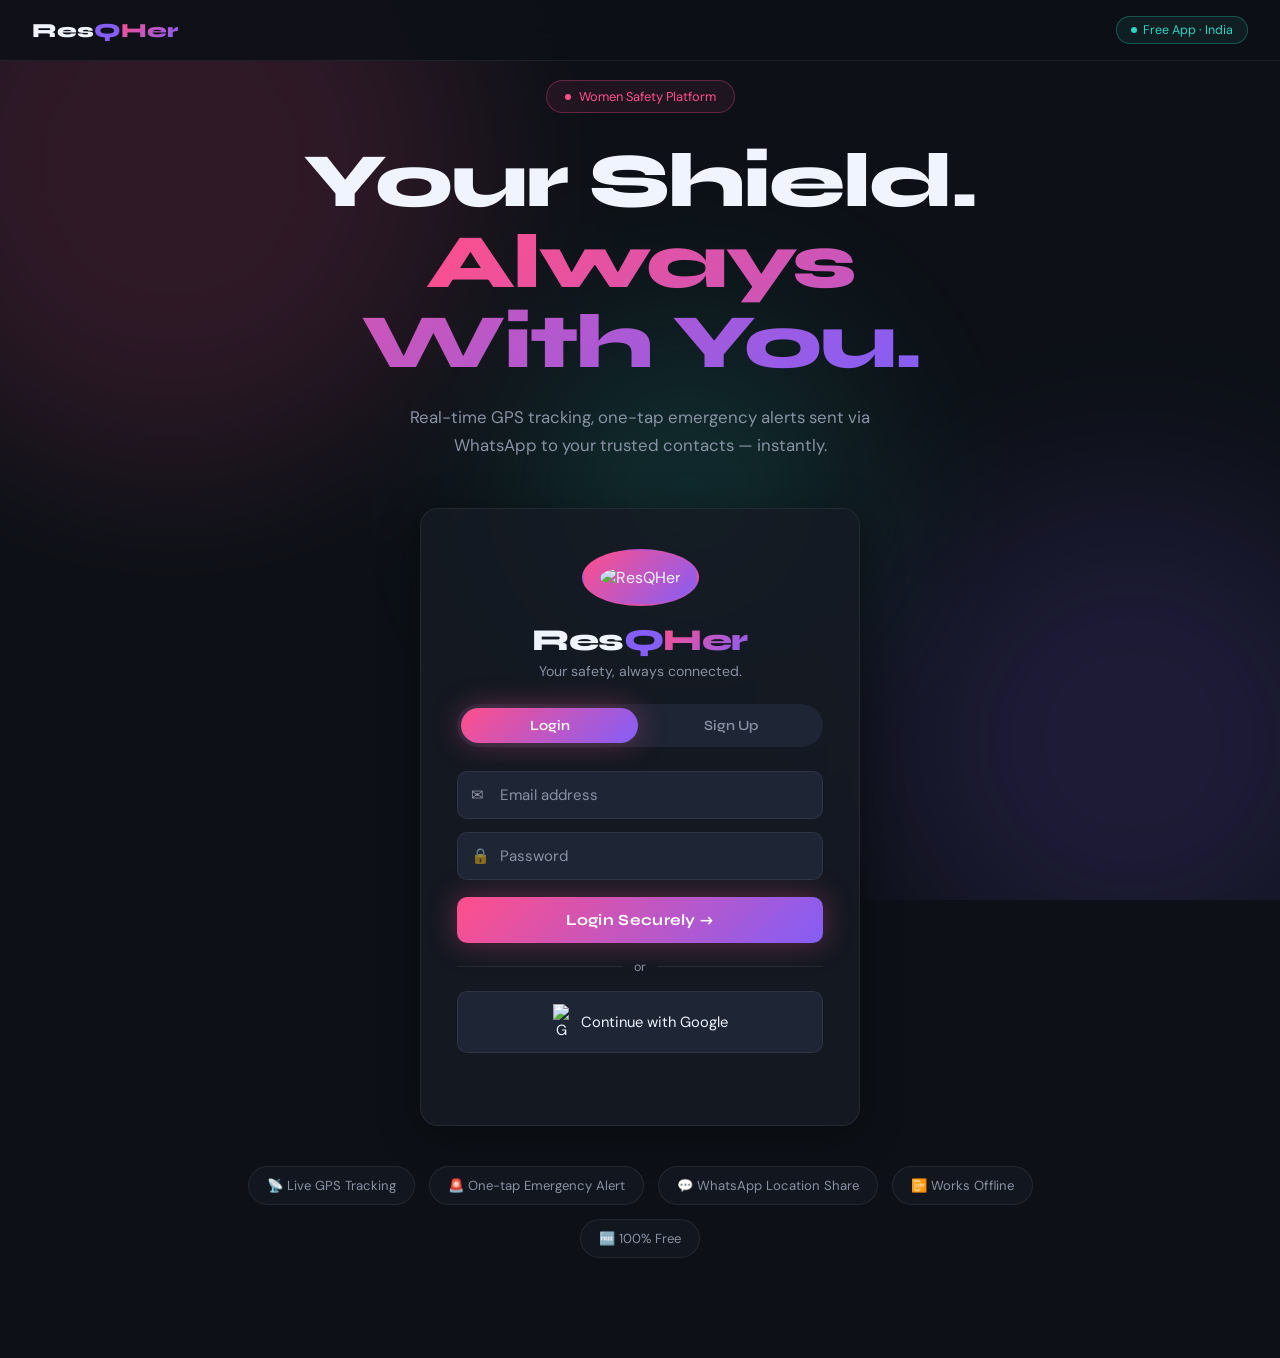
==== dashboard.html @ 333ee2b8 "Add files via upload" ====
<!DOCTYPE html>
<html lang="en">
<head>
<meta charset="UTF-8"/>
<meta name="viewport" content="width=device-width, initial-scale=1.0"/>
<title>ResQHer – Dashboard</title>
<link rel="icon" href="logo.png" type="image/png"/>
<link href="https://fonts.googleapis.com/css2?family=Syne:wght@400;600;700;800&family=DM+Sans:wght@300;400;500&display=swap" rel="stylesheet"/>
<link rel="stylesheet" href="style.css"/>
</head>
<body class="dashboard-page">
<div class="bg-orbs">
  <div class="orb orb1"></div><div class="orb orb2"></div><div class="orb orb3"></div>
</div>

<!-- HEADER -->
<header class="dash-header">
  <div class="header-left">
    <img src="logo.png" alt="ResQHer" class="header-logo" onerror="this.style.display='none'"/>
    <span class="header-brand">Res<span class="q">Q</span><span class="her">Her</span></span>
  </div>
  <div class="header-right">
    <div class="status-badge">
      <span class="status-dot safe" id="status-dot"></span>
      <span id="status-text">Safe</span>
    </div>
    <button class="btn-logout" onclick="handleLogout()">Logout</button>
  </div>
</header>

<!-- WELCOME BANNER -->
<div class="welcome-banner">
  <span>🛡️</span>
  <p id="welcome-msg">Welcome back! You are protected.</p>
</div>

<main class="dash-main">

  <!-- ACTION CARDS -->
  <section class="action-section">
    <div class="action-card live-card" id="live-card">
      <div class="pulse-ring" id="live-pulse"></div>
      <div class="card-icon">📡</div>
      <h2>LIVE</h2>
      <p>Start real-time location sharing — sends your GPS link to all contacts via WhatsApp</p>
      <button class="btn-live" id="btn-live" onclick="toggleLiveMode()">
        <span id="live-btn-text">Activate LIVE</span>
      </button>
    </div>
    <div class="action-card risk-card" id="risk-card">
      <div class="pulse-ring red" id="risk-pulse"></div>
      <div class="card-icon">🚨</div>
      <h2>RISK</h2>
      <p>EMERGENCY — instantly sends your exact location to ALL contacts via WhatsApp now</p>
      <button class="btn-risk" onclick="triggerRiskMode()">
        🚨 Trigger RISK Alert
      </button>
    </div>
  </section>

  <!-- LOCATION PANEL -->
  <section class="location-panel">
    <div class="panel-header">
      <h3>📍 Current Location</h3>
      <span class="coord-badge" id="coord-badge">Acquiring GPS...</span>
    </div>
    <div class="location-display">
      <div class="loc-row">
        <span class="loc-label">Latitude</span>
        <span class="loc-val" id="lat-val">—</span>
      </div>
      <div class="loc-row">
        <span class="loc-label">Longitude</span>
        <span class="loc-val" id="lng-val">—</span>
      </div>
      <div class="loc-row loc-row-full">
        <span class="loc-label">Google Maps Link</span>
        <span class="loc-val" id="maps-link-val">Waiting for GPS...</span>
      </div>
      <div class="loc-row">
        <span class="loc-label">Accuracy</span>
        <span class="loc-val" id="acc-val">—</span>
      </div>
      <div class="loc-row">
        <span class="loc-label">Last Updated</span>
        <span class="loc-val" id="update-time">—</span>
      </div>
    </div>
    <div class="network-bar" id="network-bar">
      <span id="network-status">🟢 Online</span>
      <button class="btn-share-loc" onclick="openShareSheet('live')">💬 Share via WhatsApp</button>
    </div>
  </section>

  <!-- CONTACTS -->
  <section class="contacts-section">
    <div class="section-header">
      <h3>👥 Emergency Contacts</h3>
      <button class="btn-add" onclick="openAddContact()">+ Add Contact</button>
    </div>
    <div class="contacts-list" id="contacts-list"></div>
  </section>

  <!-- ACTIVITY LOG -->
  <section class="activity-section">
    <h3>📋 Activity Log</h3>
    <div class="activity-log" id="activity-log">
      <div class="log-item">
        <span class="log-time" id="login-time-log"></span>
        <span class="log-msg">Session started. All systems normal.</span>
      </div>
    </div>
  </section>

</main>

<!-- ADD CONTACT MODAL -->
<div class="modal-overlay hidden" id="contact-modal">
  <div class="modal-card">
    <h3>Add Emergency Contact</h3>
    <div class="modal-hint">
      💡 Enter phone number with <strong>country code</strong> for WhatsApp.<br/>
      India example: <strong>919876543210</strong> (91 + 10-digit number)
    </div>
    <div class="input-group">
      <span class="input-icon">👤</span>
      <input type="text" id="contact-name" placeholder="Contact name (e.g. Mom)"/>
    </div>
    <div class="input-group">
      <span class="input-icon">📱</span>
      <input type="tel" id="contact-phone" placeholder="Phone with country code: 919876543210"/>
    </div>
    <div class="input-group">
      <span class="input-icon">✉</span>
      <input type="email" id="contact-email" placeholder="Email (optional)"/>
    </div>
    <div class="input-group">
      <span class="input-icon">🏷️</span>
      <select id="contact-relation">
        <option value="parent">Parent</option>
        <option value="friend">Friend</option>
        <option value="sibling">Sibling</option>
        <option value="partner">Partner</option>
        <option value="other">Other</option>
      </select>
    </div>
    <div class="modal-actions">
      <button class="btn-primary" onclick="saveContact()">Save Contact</button>
      <button class="btn-cancel" onclick="closeContactModal()">Cancel</button>
    </div>
  </div>
</div>

<!-- WHATSAPP SHARE SHEET -->
<div class="wa-quick hidden" id="wa-sheet">
  <div class="wa-sheet-inner">
    <h3 id="wa-sheet-title">📍 Share Location via WhatsApp</h3>
    <p id="wa-sheet-desc">Choose a contact to send your current GPS location to</p>
    <div class="wa-contacts-grid" id="wa-contacts-grid"></div>
    <button class="btn-send-all" onclick="sendToAllWhatsApp()">💬 Send to ALL Contacts</button>
    <button class="btn-wa-close" onclick="closeWASheet()">Cancel</button>
  </div>
</div>

<!-- ALERT OVERLAY -->
<div class="alert-overlay hidden" id="alert-overlay">
  <div class="alert-card">
    <span class="siren-icon">🚨</span>
    <h2>EMERGENCY ALERT SENT</h2>
    <p id="alert-status-text">Opening WhatsApp for each contact...</p>
    <div class="alert-contacts-sent" id="alert-contacts-sent"></div>
    <div class="alert-progress">
      <div class="progress-bar" id="alert-progress-bar"></div>
    </div>
    <button class="btn-cancel-alert" onclick="cancelRisk()">Cancel Alert</button>
  </div>
</div>

<script>
/* ================================================================
   CHANGE THIS LINE — replace YOUR_USERNAME with your PythonAnywhere
   username. Example: const API = 'https://priya.pythonanywhere.com';
================================================================ */
const API = 'https://YOUR_USERNAME.pythonanywhere.com';

'use strict';
const $ = id => document.getElementById(id);
let currentUser = null;
let liveMode = false;
let riskMode = false;
let watchId = null;
let currentLat = null;
let currentLng = null;
let locationBuffer = [];
let contacts = [];
let alertProgressInterval = null;
let waMode = 'live';

// ── UTILS ─────────────────────────────────────────
function saveLocal(k,v){try{localStorage.setItem(k,JSON.stringify(v))}catch{}}
function loadLocal(k,fb=null){try{const v=localStorage.getItem(k);return v?JSON.parse(v):fb}catch{return fb}}
function timeNow(){return new Date().toLocaleTimeString('en-IN',{hour:'2-digit',minute:'2-digit',second:'2-digit'})}
function escHtml(s){return String(s).replace(/&/g,'&amp;').replace(/</g,'&lt;').replace(/>/g,'&gt;').replace(/"/g,'&quot;')}

function addLog(msg){
  const log=$('activity-log');
  if(!log)return;
  const d=document.createElement('div');
  d.className='log-item';
  d.innerHTML=`<span class="log-time">${timeNow()}</span><span class="log-msg">${escHtml(msg)}</span>`;
  log.prepend(d);
  while(log.children.length>60)log.removeChild(log.lastChild);
}

// ── WHATSAPP ──────────────────────────────────────
function buildWAMessage(isEmergency=false){
  const time=new Date().toLocaleTimeString('en-IN',{hour:'2-digit',minute:'2-digit'});
  if(!currentLat||!currentLng){
    return isEmergency
      ? `🚨 EMERGENCY ALERT from ${currentUser.name}!\nI need help immediately!\nGPS loading — please call me NOW!`
      : `📍 Live location from ${currentUser.name} (ResQHer)\nGPS acquiring... Stay alert.`;
  }
  const link=`https://www.google.com/maps?q=${currentLat},${currentLng}`;
  if(isEmergency){
    return `🚨 EMERGENCY ALERT!\n\n${currentUser.name} needs IMMEDIATE help!\n\n📍 Location: ${link}\n\n🕐 Time: ${time}\n\nPlease call them NOW or send help!`;
  }
  return `📡 Live Location Update\n\nHi! ${currentUser.name} is sharing their live location via ResQHer.\n\n📍 Current location: ${link}\n\n🕐 Updated: ${time}\n\nStay safe! 💜`;
}

function openWA(phone,message){
  const clean=String(phone).replace(/[\s\-\+\(\)]/g,'');
  window.open(`https://wa.me/${clean}?text=${encodeURIComponent(message)}`,'_blank');
  addLog(`WhatsApp opened for ${clean}`);
}

function openShareSheet(mode){
  if(contacts.length===0){alert('Please add at least one emergency contact first!');openAddContact();return;}
  waMode=mode;
  $('wa-sheet-title').textContent=mode==='risk'?'🚨 Send EMERGENCY Alert via WhatsApp':'📍 Share Location via WhatsApp';
  $('wa-sheet-desc').textContent=mode==='risk'?'EMERGENCY! Send your location to contacts NOW':'Choose a contact or send to all';
  const grid=$('wa-contacts-grid');
  grid.innerHTML=contacts.map((c,i)=>`
    <a class="wa-contact-btn" onclick="sendToOneWA(${i});return false;" href="javascript:void(0)">
      <div class="wa-avatar">${c.name.charAt(0).toUpperCase()}</div>
      <div class="wa-info">
        <div class="wa-name">${escHtml(c.name)}</div>
        <div class="wa-phone">${escHtml(c.phone)} · ${escHtml(c.relation||'contact')}</div>
      </div>
      <span class="wa-go">💬</span>
    </a>`).join('');
  $('wa-sheet').classList.remove('hidden');
}

function closeWASheet(){$('wa-sheet').classList.add('hidden')}

function sendToOneWA(idx){
  openWA(contacts[idx].phone,buildWAMessage(waMode==='risk'));
  closeWASheet();
  addLog(`Location sent to ${contacts[idx].name} via WhatsApp`);
}

function sendToAllWhatsApp(){
  if(!contacts.length){alert('No contacts added!');return;}
  const msg=buildWAMessage(waMode==='risk');
  closeWASheet();
  contacts.forEach((c,i)=>{
    setTimeout(()=>{
      openWA(c.phone,msg);
      addLog(`✅ Alert sent to ${c.name}`);
    },i*1400);
  });
  addLog(`📤 Sending to all ${contacts.length} contacts via WhatsApp`);
}

// ── GPS ────────────────────────────────────────────
function startPassiveGPS(){
  if(!navigator.geolocation){addLog('GPS not supported on this device.');return;}
  navigator.geolocation.getCurrentPosition(updateLocation,handleGPSError,{enableHighAccuracy:true,timeout:15000});
}

function startContinuousGPS(){
  if(!navigator.geolocation||watchId)return;
  watchId=navigator.geolocation.watchPosition(updateLocation,handleGPSError,{enableHighAccuracy:true,maximumAge:5000,timeout:15000});
  addLog('Continuous GPS tracking started.');
}

function stopContinuousGPS(){
  if(watchId!==null){navigator.geolocation.clearWatch(watchId);watchId=null;addLog('GPS tracking stopped.');}
}

function handleGPSError(err){
  if($('coord-badge'))$('coord-badge').textContent='GPS Error';
  addLog(`GPS error: ${err.message}`);
}

function updateLocation(pos){
  const{latitude:lat,longitude:lng,accuracy}=pos.coords;
  currentLat=lat;currentLng=lng;
  const mapsUrl=`https://www.google.com/maps?q=${lat},${lng}`;
  const ts=new Date().toISOString();

  if($('lat-val'))$('lat-val').textContent=lat.toFixed(6);
  if($('lng-val'))$('lng-val').textContent=lng.toFixed(6);
  if($('acc-val'))$('acc-val').textContent=`±${Math.round(accuracy)}m`;
  if($('update-time'))$('update-time').textContent=timeNow();
  if($('coord-badge')){$('coord-badge').textContent=`±${Math.round(accuracy)}m accuracy`;$('coord-badge').classList.add('live');}
  if($('maps-link-val')){
    $('maps-link-val').innerHTML=`<a href="${mapsUrl}" target="_blank" style="color:var(--green);font-size:0.82rem;word-break:break-all;">${mapsUrl}</a>`;
  }

  const data={lat,lng,accuracy,timestamp:ts,user:currentUser?.email,mapLink:mapsUrl};
  if(!navigator.onLine){locationBuffer.push(data);saveLocal('resqher_loc_buffer',locationBuffer);return;}
  if(locationBuffer.length>0)flushBuffer();
  if(liveMode||riskMode)sendToBackend(data);
}

function sendToBackend(data){
  fetch(`${API}/api/location`,{method:'POST',headers:{'Content-Type':'application/json'},body:JSON.stringify(data)}).catch(()=>{locationBuffer.push(data);saveLocal('resqher_loc_buffer',locationBuffer);});
}

function flushBuffer(){
  const buf=[...locationBuffer];locationBuffer=[];saveLocal('resqher_loc_buffer',[]);
  buf.forEach(d=>sendToBackend(d));
  if(buf.length)addLog(`Flushed ${buf.length} buffered location(s).`);
}

// ── LIVE MODE ──────────────────────────────────────
function toggleLiveMode(){liveMode?stopLiveMode():activateLiveMode();}

function activateLiveMode(){
  if(!contacts.length){alert('Add at least one emergency contact first!');openAddContact();return;}
  liveMode=true;
  setStatus('live','LIVE');
  $('btn-live').classList.add('active');
  $('live-btn-text').textContent='🔴 Stop LIVE';
  $('live-pulse').classList.add('active');
  $('live-card').style.borderColor='rgba(45,212,191,0.6)';
  startContinuousGPS();
  addLog('🟢 LIVE mode activated.');
  openShareSheet('live');
}

function stopLiveMode(){
  if(!liveMode)return;
  liveMode=false;
  setStatus('safe','Safe');
  $('btn-live').classList.remove('active');
  $('live-btn-text').textContent='Activate LIVE';
  $('live-pulse').classList.remove('active');
  $('live-card').style.borderColor='rgba(45,212,191,0.22)';
  if(!riskMode)stopContinuousGPS();
  addLog('LIVE mode deactivated.');
}

// ── RISK MODE ──────────────────────────────────────
function triggerRiskMode(){
  if(!contacts.length){alert('Please add emergency contacts first!');openAddContact();return;}
  riskMode=true;
  setStatus('risk','🚨 RISK');
  $('risk-pulse').classList.add('active');
  $('risk-card').style.borderColor='rgba(255,79,139,0.6)';
  startContinuousGPS();
  showAlertOverlay();
  addLog('🚨 RISK mode triggered! Emergency alerts sending...');
  sendEmergencyAlert();
}

function cancelRisk(){
  riskMode=false;
  hideAlertOverlay();
  setStatus(liveMode?'live':'safe',liveMode?'LIVE':'Safe');
  $('risk-pulse').classList.remove('active');
  $('risk-card').style.borderColor='rgba(255,79,139,0.22)';
  if(!liveMode)stopContinuousGPS();
  addLog('RISK mode cancelled.');
}

function showAlertOverlay(){
  $('alert-overlay').classList.remove('hidden');
  const sent=$('alert-contacts-sent');
  const msg=buildWAMessage(true);
  sent.innerHTML=contacts.map(c=>{
    const clean=String(c.phone).replace(/[\s\-\+\(\)]/g,'');
    return `<div class="alert-contact-row">
      <span class="ac-name">👤 ${escHtml(c.name)} · ${escHtml(c.phone)}</span>
      <a href="https://wa.me/${clean}?text=${encodeURIComponent(msg)}" target="_blank" class="wa-btn">Send 💬</a>
    </div>`;
  }).join('');
  let progress=0;
  const bar=$('alert-progress-bar');
  const steps=['Sending alert to all contacts...','Sharing live GPS location...','Emergency contacts notified.','Stay safe. Help is coming.'];
  let step=0;
  alertProgressInterval=setInterval(()=>{
    progress+=2;
    if(bar)bar.style.width=`${Math.min(progress,100)}%`;
    if(progress%25===0&&step<steps.length)if($('alert-status-text'))$('alert-status-text').textContent=steps[step++];
    if(progress>=100)clearInterval(alertProgressInterval);
  },80);
}

function hideAlertOverlay(){
  $('alert-overlay').classList.add('hidden');
  if(alertProgressInterval)clearInterval(alertProgressInterval);
  if($('alert-progress-bar'))$('alert-progress-bar').style.width='0%';
}

function sendEmergencyAlert(){
  const msg=buildWAMessage(true);
  contacts.forEach((c,i)=>{
    setTimeout(()=>{
      const clean=String(c.phone).replace(/[\s\-\+\(\)]/g,'');
      window.open(`https://wa.me/${clean}?text=${encodeURIComponent(msg)}`,'_blank');
      addLog(`🚨 Alert sent to ${c.name} (${c.phone})`);
    },i*1500);
  });
  fetch(`${API}/api/alert`,{method:'POST',headers:{'Content-Type':'application/json'},body:JSON.stringify({
    user:currentUser?.email,name:currentUser?.name,
    lat:currentLat,lng:currentLng,
    mapLink:currentLat?`https://www.google.com/maps?q=${currentLat},${currentLng}`:'N/A',
    contacts,timestamp:new Date().toISOString()
  })}).catch(()=>{});
}

// ── STATUS ────────────────────────────────────────
function setStatus(type,text){
  const dot=$('status-dot');const stxt=$('status-text');
  if(dot)dot.className='status-dot '+type;
  if(stxt)stxt.textContent=text;
}

// ── CONTACTS ──────────────────────────────────────
function renderContacts(){
  const list=$('contacts-list');
  if(!list)return;
  if(!contacts.length){
    list.innerHTML=`<div class="no-contacts">No emergency contacts yet.<br/>Add your mom, friend, or partner — they'll receive WhatsApp alerts with your GPS location.</div>`;
    return;
  }
  list.innerHTML=contacts.map((c,i)=>{
    const clean=String(c.phone).replace(/[\s\-\+\(\)]/g,'');
    const msg=buildWAMessage(false);
    return `<div class="contact-item">
      <div class="contact-avatar">${c.name.charAt(0).toUpperCase()}</div>
      <div class="contact-info">
        <div class="contact-name">${escHtml(c.name)}</div>
        <div class="contact-detail">${escHtml(c.phone)} · ${escHtml(c.relation||'contact')}</div>
      </div>
      <div class="contact-actions">
        <span class="contact-tag">${escHtml(c.relation||'contact')}</span>
        <a href="https://wa.me/${clean}?text=${encodeURIComponent(msg)}" target="_blank" class="btn-whatsapp">💬 WA</a>
        <button class="btn-remove-contact" onclick="removeContact(${i})" title="Remove">✕</button>
      </div>
    </div>`;
  }).join('');
}

function openAddContact(){
  $('contact-modal').classList.remove('hidden');
  ['contact-name','contact-phone','contact-email'].forEach(id=>{if($(id))$(id).value='';});
  if($('contact-relation'))$('contact-relation').value='parent';
}
function closeContactModal(){$('contact-modal').classList.add('hidden')}

function saveContact(){
  const name=$('contact-name').value.trim();
  const phone=$('contact-phone').value.trim().replace(/[\s\-\+\(\)]/g,'');
  const email=$('contact-email').value.trim();
  const relation=$('contact-relation').value;
  if(!name||!phone){alert('Name and phone are required.\nInclude country code, e.g. 919876543210 for India');return;}
  if(phone.length<10){alert('Phone number too short. Include country code: 91XXXXXXXXXX');return;}
  contacts.push({name,phone,email,relation});
  saveLocal('resqher_contacts',contacts);
  renderContacts();
  closeContactModal();
  addLog(`Contact added: ${name} (${phone})`);
  fetch(`${API}/api/contacts`,{method:'POST',headers:{'Content-Type':'application/json'},body:JSON.stringify({user:currentUser?.email,contacts})}).catch(()=>{});
}

function removeContact(idx){
  const r=contacts.splice(idx,1);
  saveLocal('resqher_contacts',contacts);
  renderContacts();
  addLog(`Contact removed: ${r[0]?.name}`);
}

// ── NETWORK ───────────────────────────────────────
function updateNetworkStatus(){
  const bar=$('network-bar');const status=$('network-status');
  if(!bar||!status)return;
  if(navigator.onLine){bar.classList.remove('offline');status.textContent='🟢 Online';flushBuffer();}
  else{bar.classList.add('offline');status.textContent='🔴 Offline — Location buffered';}
}

// ── LOGOUT ────────────────────────────────────────
function handleLogout(){
  stopLiveMode();
  localStorage.removeItem('resqher_user');
  window.location.href='index.html';
}

// ── INIT ──────────────────────────────────────────
function initDashboard(){
  currentUser=loadLocal('resqher_user');
  if(!currentUser){window.location.href='index.html';return;}
  const wMsg=$('welcome-msg');
  if(wMsg)wMsg.textContent=`Welcome back, ${currentUser.name}! You are protected. 🛡️`;
  if($('login-time-log'))$('login-time-log').textContent=timeNow();
  locationBuffer=loadLocal('resqher_loc_buffer',[]);
  contacts=loadLocal('resqher_contacts',[]);
  renderContacts();
  startPassiveGPS();
  updateNetworkStatus();
  window.addEventListener('online',updateNetworkStatus);
  window.addEventListener('offline',updateNetworkStatus);
  if('Notification' in window&&Notification.permission==='default')Notification.requestPermission();
  addLog(`Session started for ${currentUser.name}`);
}

document.addEventListener('DOMContentLoaded',initDashboard);
</script>
</body>
</html>
---- style.css ----
/* ============================================================
   ResQHer – style.css  (shared by index.html + dashboard.html)
   Dark-navy base · coral/pink/violet gradient accents
   ============================================================ */

:root {
  --navy:     #0d1117;
  --navy2:    #161b24;
  --navy3:    #1e2535;
  --card-bg:  rgba(22,27,36,0.85);
  --border:   rgba(255,255,255,0.07);
  --pink:     #ff4f8b;
  --coral:    #ff6b6b;
  --violet:   #845ef7;
  --green:    #2dd4bf;
  --yellow:   #fbbf24;
  --white:    #f0f4ff;
  --muted:    #8892a4;
  --grad:     linear-gradient(135deg,#ff4f8b 0%,#845ef7 100%);
  --grad-live:linear-gradient(135deg,#2dd4bf 0%,#38bdf8 100%);
  --grad-risk:linear-gradient(135deg,#ff4f8b 0%,#ff6b6b 100%);
  --font-d:   'Syne',sans-serif;
  --font-b:   'DM Sans',sans-serif;
  --radius:   18px;
  --radius-sm:10px;
  --shadow:   0 8px 40px rgba(0,0,0,0.4);
  --glow-pink:0 0 30px rgba(255,79,139,0.35);
  --glow-green:0 0 30px rgba(45,212,191,0.35);
}

*,*::before,*::after{box-sizing:border-box;margin:0;padding:0}
html{scroll-behavior:smooth}
body{font-family:var(--font-b);background:var(--navy);color:var(--white);min-height:100vh;overflow-x:hidden}

/* ── SHARED UTILS ─────────────────────────────── */
.hidden{display:none!important}
.q{color:var(--violet)}
.her,.gradient-text{background:var(--grad);-webkit-background-clip:text;-webkit-text-fill-color:transparent;background-clip:text}

/* ── BACKGROUND ORBS ──────────────────────────── */
.bg-orbs{position:fixed;inset:0;pointer-events:none;z-index:0;overflow:hidden}
.orb{position:absolute;border-radius:50%;filter:blur(90px);opacity:0.14;animation:orbFloat 14s ease-in-out infinite alternate}
.orb1{width:600px;height:600px;background:var(--pink);top:-15%;left:-10%;animation-duration:16s}
.orb2{width:500px;height:500px;background:var(--violet);bottom:-10%;right:-8%;animation-duration:12s;animation-delay:-5s}
.orb3{width:350px;height:350px;background:var(--green);top:35%;left:40%;animation-duration:10s;animation-delay:-8s}
@keyframes orbFloat{from{transform:translate(0,0) scale(1)}to{transform:translate(50px,35px) scale(1.12)}}
@keyframes blink{0%,100%{opacity:1}50%{opacity:0.3}}
@keyframes slideUp{from{opacity:0;transform:translateY(30px)}to{opacity:1;transform:none}}
@keyframes fadeIn{from{opacity:0}to{opacity:1}}
@keyframes pulseRing{0%{transform:scale(0.8);opacity:1}100%{transform:scale(2.5);opacity:0}}
@keyframes sirenPulse{from{transform:scale(1)}to{transform:scale(1.15);filter:drop-shadow(0 0 12px var(--coral))}}

/* ── AUTH PAGE NAV ────────────────────────────── */
.top-nav{position:fixed;top:0;left:0;right:0;z-index:100;padding:16px 32px;display:flex;align-items:center;justify-content:space-between;background:rgba(13,17,23,0.88);backdrop-filter:blur(20px);border-bottom:1px solid var(--border)}
.nav-brand{font-family:var(--font-d);font-size:1.25rem;font-weight:800;text-decoration:none;color:var(--white)}
.nav-badge{padding:5px 14px;border-radius:50px;border:1px solid rgba(45,212,191,0.3);background:rgba(45,212,191,0.08);font-size:0.78rem;color:var(--green);display:flex;align-items:center;gap:6px}
.nav-badge .dot{width:6px;height:6px;border-radius:50%;background:var(--green);animation:blink 1.5s infinite}

/* ── AUTH PAGE HERO ───────────────────────────── */
.hero-section{position:relative;min-height:100vh;display:flex;flex-direction:column;align-items:center;justify-content:center;padding:80px 24px 40px;text-align:center;overflow:hidden}
.hero-content{position:relative;z-index:1;max-width:680px;animation:slideUp 0.8s ease both}
.hero-badge{display:inline-flex;align-items:center;gap:8px;padding:7px 18px;border-radius:50px;border:1px solid rgba(255,79,139,0.3);background:rgba(255,79,139,0.08);font-size:0.8rem;color:var(--pink);margin-bottom:28px}
.hero-badge .dot{width:6px;height:6px;border-radius:50%;background:var(--pink);animation:blink 1.5s infinite}
.hero-content h1{font-family:var(--font-d);font-size:clamp(2.8rem,6vw,5rem);font-weight:800;line-height:1.05;letter-spacing:-2px;margin-bottom:20px}
.hero-sub{color:var(--muted);font-size:1.05rem;line-height:1.7;margin-bottom:48px;max-width:520px;margin-left:auto;margin-right:auto}

/* ── AUTH CARD ────────────────────────────────── */
.auth-wrap{position:relative;z-index:1;width:100%;max-width:440px;animation:slideUp 0.9s 0.15s ease both}
.auth-card{background:var(--card-bg);backdrop-filter:blur(24px);border:1px solid var(--border);border-radius:var(--radius);padding:40px 36px;box-shadow:var(--shadow)}
.logo-wrap{text-align:center;margin-bottom:16px}
.logo-img{width:72px;height:72px;object-fit:contain;border-radius:50%;border:2px solid rgba(255,79,139,0.2)}
.brand-title{font-family:var(--font-d);font-size:1.9rem;font-weight:800;text-align:center;letter-spacing:-0.5px;margin-bottom:4px}
.tagline{text-align:center;color:var(--muted);font-size:0.88rem;margin-bottom:24px}
.tab-switch{display:flex;background:var(--navy3);border-radius:50px;padding:4px;margin-bottom:24px;gap:4px}
.tab-btn{flex:1;padding:9px 0;border:none;background:transparent;color:var(--muted);font-family:var(--font-d);font-weight:600;font-size:0.88rem;border-radius:50px;cursor:pointer;transition:all 0.25s}
.tab-btn.active{background:var(--grad);color:#fff;box-shadow:var(--glow-pink)}

/* ── INPUTS ───────────────────────────────────── */
.input-group{position:relative;margin-bottom:13px}
.input-icon{position:absolute;left:14px;top:50%;transform:translateY(-50%);font-size:0.95rem;pointer-events:none;opacity:0.55}
.input-group input,
.input-group select{width:100%;padding:13px 14px 13px 42px;background:var(--navy3);border:1px solid var(--border);border-radius:var(--radius-sm);color:var(--white);font-family:var(--font-b);font-size:0.94rem;outline:none;transition:border-color 0.2s,box-shadow 0.2s}
.input-group input:focus,
.input-group select:focus{border-color:var(--pink);box-shadow:0 0 0 3px rgba(255,79,139,0.13)}
.input-group input::placeholder{color:var(--muted)}
.input-group select option{background:var(--navy3)}

/* ── BUTTONS ──────────────────────────────────── */
.btn-primary{width:100%;padding:14px;background:var(--grad);border:none;border-radius:var(--radius-sm);color:#fff;font-family:var(--font-d);font-weight:700;font-size:0.97rem;cursor:pointer;box-shadow:var(--glow-pink);margin-top:4px;transition:opacity 0.2s,transform 0.2s;letter-spacing:0.3px}
.btn-primary:hover{opacity:0.9;transform:translateY(-1px)}
.btn-primary:active{transform:translateY(0)}
.divider{display:flex;align-items:center;gap:12px;color:var(--muted);font-size:0.78rem;margin:16px 0}
.divider::before,.divider::after{content:'';flex:1;height:1px;background:var(--border)}
.btn-google{width:100%;padding:12px;background:var(--navy3);border:1px solid var(--border);border-radius:var(--radius-sm);color:var(--white);font-family:var(--font-b);font-size:0.92rem;cursor:pointer;display:flex;align-items:center;justify-content:center;gap:10px;transition:background 0.2s,border-color 0.2s}
.btn-google:hover{background:rgba(255,255,255,0.07);border-color:rgba(255,255,255,0.15)}

/* ── AUTH MESSAGE ─────────────────────────────── */
.auth-message{margin-top:14px;text-align:center;font-size:0.88rem;min-height:18px;transition:all 0.3s}
.auth-message.error{color:var(--coral)}
.auth-message.success{color:var(--green)}

/* ── FEATURES STRIP ───────────────────────────── */
.features-strip{position:relative;z-index:1;display:flex;justify-content:center;gap:14px;flex-wrap:wrap;padding:40px 24px 60px;max-width:900px;margin:0 auto}
.feat-pill{display:flex;align-items:center;gap:8px;padding:10px 18px;background:rgba(22,27,36,0.7);border:1px solid var(--border);border-radius:50px;font-size:0.82rem;color:var(--muted);transition:all 0.3s}
.feat-pill:hover{border-color:rgba(255,79,139,0.25);color:var(--white)}

/* ── DASHBOARD HEADER ─────────────────────────── */
.dash-header{position:sticky;top:0;z-index:50;display:flex;align-items:center;justify-content:space-between;padding:14px 24px;background:rgba(13,17,23,0.92);backdrop-filter:blur(20px);border-bottom:1px solid var(--border)}
.header-left{display:flex;align-items:center;gap:10px}
.header-logo{width:36px;height:36px;border-radius:50%;object-fit:contain}
.header-brand{font-family:var(--font-d);font-weight:800;font-size:1.25rem}
.header-right{display:flex;align-items:center;gap:12px}
.status-badge{display:flex;align-items:center;gap:7px;padding:6px 14px;border-radius:50px;background:var(--navy3);border:1px solid var(--border);font-family:var(--font-d);font-size:0.82rem;font-weight:600;transition:all 0.3s}
.status-dot{width:8px;height:8px;border-radius:50%;animation:blink 1.5s infinite}
.status-dot.safe{background:var(--green)}
.status-dot.live{background:var(--green);box-shadow:0 0 8px var(--green)}
.status-dot.risk{background:var(--coral);box-shadow:0 0 8px var(--coral)}
.btn-logout{padding:7px 14px;background:transparent;border:1px solid var(--border);border-radius:var(--radius-sm);color:var(--muted);font-family:var(--font-b);cursor:pointer;font-size:0.83rem;transition:all 0.2s}
.btn-logout:hover{border-color:var(--pink);color:var(--pink)}

/* ── WELCOME BANNER ───────────────────────────── */
.welcome-banner{position:relative;z-index:1;display:flex;align-items:center;gap:10px;margin:18px 20px 0;padding:13px 18px;background:linear-gradient(135deg,rgba(45,212,191,0.1),rgba(132,94,247,0.1));border:1px solid rgba(45,212,191,0.18);border-radius:var(--radius-sm);font-size:0.92rem;animation:fadeIn 0.5s ease both}

/* ── MAIN GRID ────────────────────────────────── */
.dash-main{position:relative;z-index:1;display:grid;grid-template-columns:1fr 1fr;gap:18px;padding:18px 20px;max-width:1100px;margin:0 auto}

/* ── ACTION CARDS ─────────────────────────────── */
.action-section{grid-column:1/-1;display:grid;grid-template-columns:1fr 1fr;gap:18px}
.action-card{position:relative;overflow:hidden;background:var(--card-bg);backdrop-filter:blur(20px);border:1.5px solid var(--border);border-radius:var(--radius);padding:32px 26px;text-align:center;transition:transform 0.3s;animation:slideUp 0.5s ease both}
.action-card:hover{transform:translateY(-3px)}
.live-card{border-color:rgba(45,212,191,0.22)}
.risk-card{border-color:rgba(255,79,139,0.22)}
.card-icon{font-size:2.2rem;margin-bottom:10px}
.action-card h2{font-family:var(--font-d);font-size:1.7rem;font-weight:800;letter-spacing:2px;margin-bottom:8px}
.live-card h2{color:var(--green)}
.risk-card h2{color:var(--coral)}
.action-card p{color:var(--muted);font-size:0.87rem;margin-bottom:20px;line-height:1.5}
.pulse-ring{position:absolute;top:18px;right:18px;width:36px;height:36px;border-radius:50%;border:2px solid var(--green);opacity:0;transition:opacity 0.3s}
.pulse-ring.red{border-color:var(--coral)}
.pulse-ring.active{opacity:1;animation:pulseRing 1.2s ease-out infinite}
.btn-live{width:100%;padding:14px;background:var(--grad-live);border:none;border-radius:var(--radius-sm);color:var(--navy);font-family:var(--font-d);font-weight:800;font-size:0.95rem;letter-spacing:0.5px;cursor:pointer;transition:all 0.25s;box-shadow:var(--glow-green)}
.btn-live:hover{opacity:0.9;transform:scale(1.02)}
.btn-live.active{background:linear-gradient(135deg,#f97316,#ef4444);color:#fff}
.btn-risk{width:100%;padding:14px;background:var(--grad-risk);border:none;border-radius:var(--radius-sm);color:#fff;font-family:var(--font-d);font-weight:800;font-size:0.95rem;letter-spacing:0.5px;cursor:pointer;transition:all 0.25s;box-shadow:var(--glow-pink)}
.btn-risk:hover{opacity:0.9;transform:scale(1.02)}

/* ── LOCATION PANEL ───────────────────────────── */
.location-panel{grid-column:1/-1;background:var(--card-bg);backdrop-filter:blur(20px);border:1px solid var(--border);border-radius:var(--radius);padding:22px;animation:slideUp 0.6s ease both}
.panel-header{display:flex;align-items:center;justify-content:space-between;margin-bottom:14px}
.panel-header h3{font-family:var(--font-d);font-size:0.97rem;font-weight:700}
.coord-badge{padding:5px 12px;background:var(--navy3);border:1px solid var(--border);border-radius:50px;font-size:0.73rem;color:var(--muted)}
.coord-badge.live{border-color:var(--green);color:var(--green)}
.location-display{display:grid;grid-template-columns:1fr 1fr;gap:10px}
.loc-row{display:flex;flex-direction:column;gap:4px;background:var(--navy3);border-radius:var(--radius-sm);padding:13px;border:1px solid var(--border)}
.loc-row-full{grid-column:1/-1}
.loc-label{font-size:0.72rem;color:var(--muted);text-transform:uppercase;letter-spacing:0.5px}
.loc-val{font-family:var(--font-d);font-size:0.93rem;font-weight:600;color:var(--white);word-break:break-all}
.network-bar{margin-top:12px;padding:9px 13px;background:rgba(45,212,191,0.07);border:1px solid rgba(45,212,191,0.18);border-radius:var(--radius-sm);font-size:0.83rem;color:var(--green);display:flex;align-items:center;justify-content:space-between;flex-wrap:wrap;gap:8px}
.network-bar.offline{background:rgba(255,107,107,0.07);border-color:rgba(255,107,107,0.18);color:var(--coral)}
.btn-share-loc{padding:6px 14px;background:rgba(45,212,191,0.12);border:1px solid rgba(45,212,191,0.25);border-radius:50px;color:var(--green);font-size:0.78rem;font-family:var(--font-d);font-weight:600;cursor:pointer;transition:all 0.2s;white-space:nowrap}
.btn-share-loc:hover{background:rgba(45,212,191,0.22)}

/* ── CONTACTS ─────────────────────────────────── */
.contacts-section{background:var(--card-bg);backdrop-filter:blur(20px);border:1px solid var(--border);border-radius:var(--radius);padding:22px;animation:slideUp 0.6s ease both}
.section-header{display:flex;align-items:center;justify-content:space-between;margin-bottom:14px}
.section-header h3{font-family:var(--font-d);font-size:0.97rem;font-weight:700}
.btn-add{padding:7px 14px;background:var(--grad);border:none;border-radius:var(--radius-sm);color:#fff;font-family:var(--font-b);font-size:0.83rem;cursor:pointer;transition:opacity 0.2s}
.btn-add:hover{opacity:0.85}
.contacts-list{display:flex;flex-direction:column;gap:9px}
.contact-item{display:flex;align-items:center;gap:11px;background:var(--navy3);border:1px solid var(--border);border-radius:var(--radius-sm);padding:13px;animation:slideUp 0.3s ease both}
.contact-avatar{width:38px;height:38px;border-radius:50%;background:var(--grad);display:flex;align-items:center;justify-content:center;font-family:var(--font-d);font-weight:700;font-size:0.88rem;color:#fff;flex-shrink:0}
.contact-info{flex:1;min-width:0}
.contact-name{font-family:var(--font-d);font-weight:600;font-size:0.92rem}
.contact-detail{font-size:0.78rem;color:var(--muted);white-space:nowrap;overflow:hidden;text-overflow:ellipsis}
.contact-actions{display:flex;gap:6px;flex-shrink:0;align-items:center;flex-wrap:wrap}
.contact-tag{padding:3px 9px;border-radius:50px;background:rgba(132,94,247,0.12);border:1px solid rgba(132,94,247,0.22);font-size:0.7rem;color:var(--violet);text-transform:capitalize}
.btn-whatsapp{padding:5px 11px;background:rgba(37,211,102,0.12);border:1px solid rgba(37,211,102,0.25);border-radius:50px;color:#25d366;font-size:0.7rem;font-family:var(--font-d);font-weight:700;cursor:pointer;transition:all 0.2s;text-decoration:none;white-space:nowrap}
.btn-whatsapp:hover{background:rgba(37,211,102,0.22)}
.btn-remove-contact{background:transparent;border:none;color:var(--muted);cursor:pointer;font-size:0.97rem;transition:color 0.2s;padding:2px 6px}
.btn-remove-contact:hover{color:var(--coral)}
.no-contacts{text-align:center;color:var(--muted);padding:20px;font-size:0.88rem;line-height:1.7}

/* ── ACTIVITY LOG ─────────────────────────────── */
.activity-section{grid-column:1/-1;background:var(--card-bg);backdrop-filter:blur(20px);border:1px solid var(--border);border-radius:var(--radius);padding:22px;animation:slideUp 0.7s ease both}
.activity-section h3{font-family:var(--font-d);font-size:0.97rem;font-weight:700;margin-bottom:12px}
.activity-log{display:flex;flex-direction:column;gap:7px;max-height:220px;overflow-y:auto}
.log-item{display:flex;gap:10px;align-items:flex-start;font-size:0.83rem;padding:8px 0;border-bottom:1px solid rgba(255,255,255,0.05)}
.log-item:last-child{border-bottom:none}
.log-time{color:var(--muted);flex-shrink:0;white-space:nowrap;font-size:0.78rem}
.log-msg{color:var(--white);line-height:1.4}

/* ── MODAL ────────────────────────────────────── */
.modal-overlay{position:fixed;inset:0;z-index:80;background:rgba(0,0,0,0.65);backdrop-filter:blur(6px);display:flex;align-items:center;justify-content:center;padding:20px;animation:fadeIn 0.2s ease}
.modal-card{background:var(--navy2);border:1px solid var(--border);border-radius:var(--radius);padding:32px 28px;width:100%;max-width:400px;box-shadow:var(--shadow);animation:slideUp 0.3s ease}
.modal-card h3{font-family:var(--font-d);font-size:1.15rem;margin-bottom:18px}
.modal-hint{font-size:0.8rem;color:var(--muted);margin-bottom:16px;padding:10px 12px;background:rgba(45,212,191,0.07);border:1px solid rgba(45,212,191,0.15);border-radius:8px;line-height:1.6}
.modal-hint strong{color:var(--white)}
.modal-actions{display:flex;gap:10px;margin-top:8px}
.modal-actions .btn-primary{flex:1}
.btn-cancel{flex:1;padding:13px;background:var(--navy3);border:1px solid var(--border);border-radius:var(--radius-sm);color:var(--muted);font-family:var(--font-b);cursor:pointer;transition:all 0.2s}
.btn-cancel:hover{border-color:var(--coral);color:var(--coral)}

/* ── WHATSAPP SHEET ───────────────────────────── */
.wa-quick{position:fixed;inset:0;z-index:90;background:rgba(0,0,0,0.65);backdrop-filter:blur(6px);display:flex;align-items:flex-end;justify-content:center;padding:0;animation:fadeIn 0.2s ease}
.wa-sheet-inner{background:var(--navy2);border-radius:24px 24px 0 0;border:1px solid var(--border);width:100%;max-width:500px;padding:28px 24px 36px;animation:slideUp 0.3s ease}
.wa-sheet-inner h3{font-family:var(--font-d);font-size:1.1rem;margin-bottom:6px}
.wa-sheet-inner p{color:var(--muted);font-size:0.85rem;margin-bottom:20px}
.wa-contacts-grid{display:flex;flex-direction:column;gap:8px;max-height:280px;overflow-y:auto;margin-bottom:18px}
.wa-contact-btn{display:flex;align-items:center;gap:12px;padding:13px 16px;background:var(--navy3);border:1px solid var(--border);border-radius:12px;cursor:pointer;transition:all 0.2s;text-decoration:none}
.wa-contact-btn:hover{border-color:rgba(37,211,102,0.3);background:rgba(37,211,102,0.05)}
.wa-avatar{width:38px;height:38px;border-radius:50%;background:var(--grad);display:flex;align-items:center;justify-content:center;font-family:var(--font-d);font-weight:700;font-size:0.85rem;color:#fff;flex-shrink:0}
.wa-info{flex:1;text-align:left}
.wa-name{font-family:var(--font-d);font-size:0.9rem;font-weight:600;color:var(--white)}
.wa-phone{font-size:0.78rem;color:var(--muted)}
.wa-go{color:#25d366;font-size:1.1rem}
.btn-send-all{width:100%;padding:14px;background:linear-gradient(135deg,#25d366,#128c7e);border:none;border-radius:var(--radius-sm);color:#fff;font-family:var(--font-d);font-weight:700;font-size:0.95rem;cursor:pointer;margin-bottom:10px;transition:opacity 0.2s}
.btn-send-all:hover{opacity:0.9}
.btn-wa-close{width:100%;padding:11px;background:transparent;border:1px solid var(--border);border-radius:var(--radius-sm);color:var(--muted);font-family:var(--font-b);cursor:pointer}

/* ── ALERT OVERLAY ────────────────────────────── */
.alert-overlay{position:fixed;inset:0;z-index:100;background:rgba(0,0,0,0.88);display:flex;align-items:center;justify-content:center;padding:20px;animation:fadeIn 0.3s ease}
.alert-card{background:var(--navy2);border:2px solid var(--coral);border-radius:var(--radius);padding:36px 28px;max-width:380px;width:100%;text-align:center;box-shadow:0 0 60px rgba(255,79,139,0.3);animation:slideUp 0.3s ease}
.siren-icon{font-size:3rem;margin-bottom:14px;display:inline-block;animation:sirenPulse 0.5s ease infinite alternate}
.alert-card h2{font-family:var(--font-d);font-size:1.35rem;color:var(--coral);margin-bottom:8px}
.alert-card p{color:var(--muted);font-size:0.88rem;margin-bottom:16px;line-height:1.5}
.alert-contacts-sent{display:flex;flex-direction:column;gap:6px;margin-bottom:16px;max-height:150px;overflow-y:auto}
.alert-contact-row{display:flex;align-items:center;justify-content:space-between;padding:8px 12px;background:rgba(255,79,139,0.07);border:1px solid rgba(255,79,139,0.15);border-radius:8px;font-size:0.82rem}
.ac-name{color:var(--white)}
.wa-btn{padding:4px 12px;background:rgba(37,211,102,0.15);border:1px solid rgba(37,211,102,0.3);border-radius:50px;color:#25d366;font-size:0.72rem;font-family:var(--font-d);font-weight:700;text-decoration:none;cursor:pointer}
.alert-progress{background:var(--navy3);border-radius:50px;height:5px;overflow:hidden;margin-bottom:16px}
.progress-bar{height:100%;background:var(--grad-risk);border-radius:50px;width:0%;transition:width 0.3s linear}
.btn-cancel-alert{width:100%;padding:12px;background:transparent;border:1px solid var(--border);border-radius:var(--radius-sm);color:var(--muted);font-family:var(--font-b);cursor:pointer;transition:all 0.2s}
.btn-cancel-alert:hover{border-color:var(--coral);color:var(--coral)}

/* ── RESPONSIVE ───────────────────────────────── */
@media(max-width:720px){
  .dash-main{grid-template-columns:1fr;padding:14px}
  .action-section{grid-template-columns:1fr}
  .location-display{grid-template-columns:1fr}
  .location-panel,.activity-section{grid-column:1}
  .contact-actions{flex-wrap:wrap}
  .top-nav{padding:14px 20px}
}
@media(max-width:480px){
  .auth-card{padding:28px 18px}
  .hero-content h1{font-size:2.2rem}
  .features-strip{gap:10px;padding:32px 16px 48px}
  .feat-pill{padding:9px 14px;font-size:0.78rem}
}
</style>
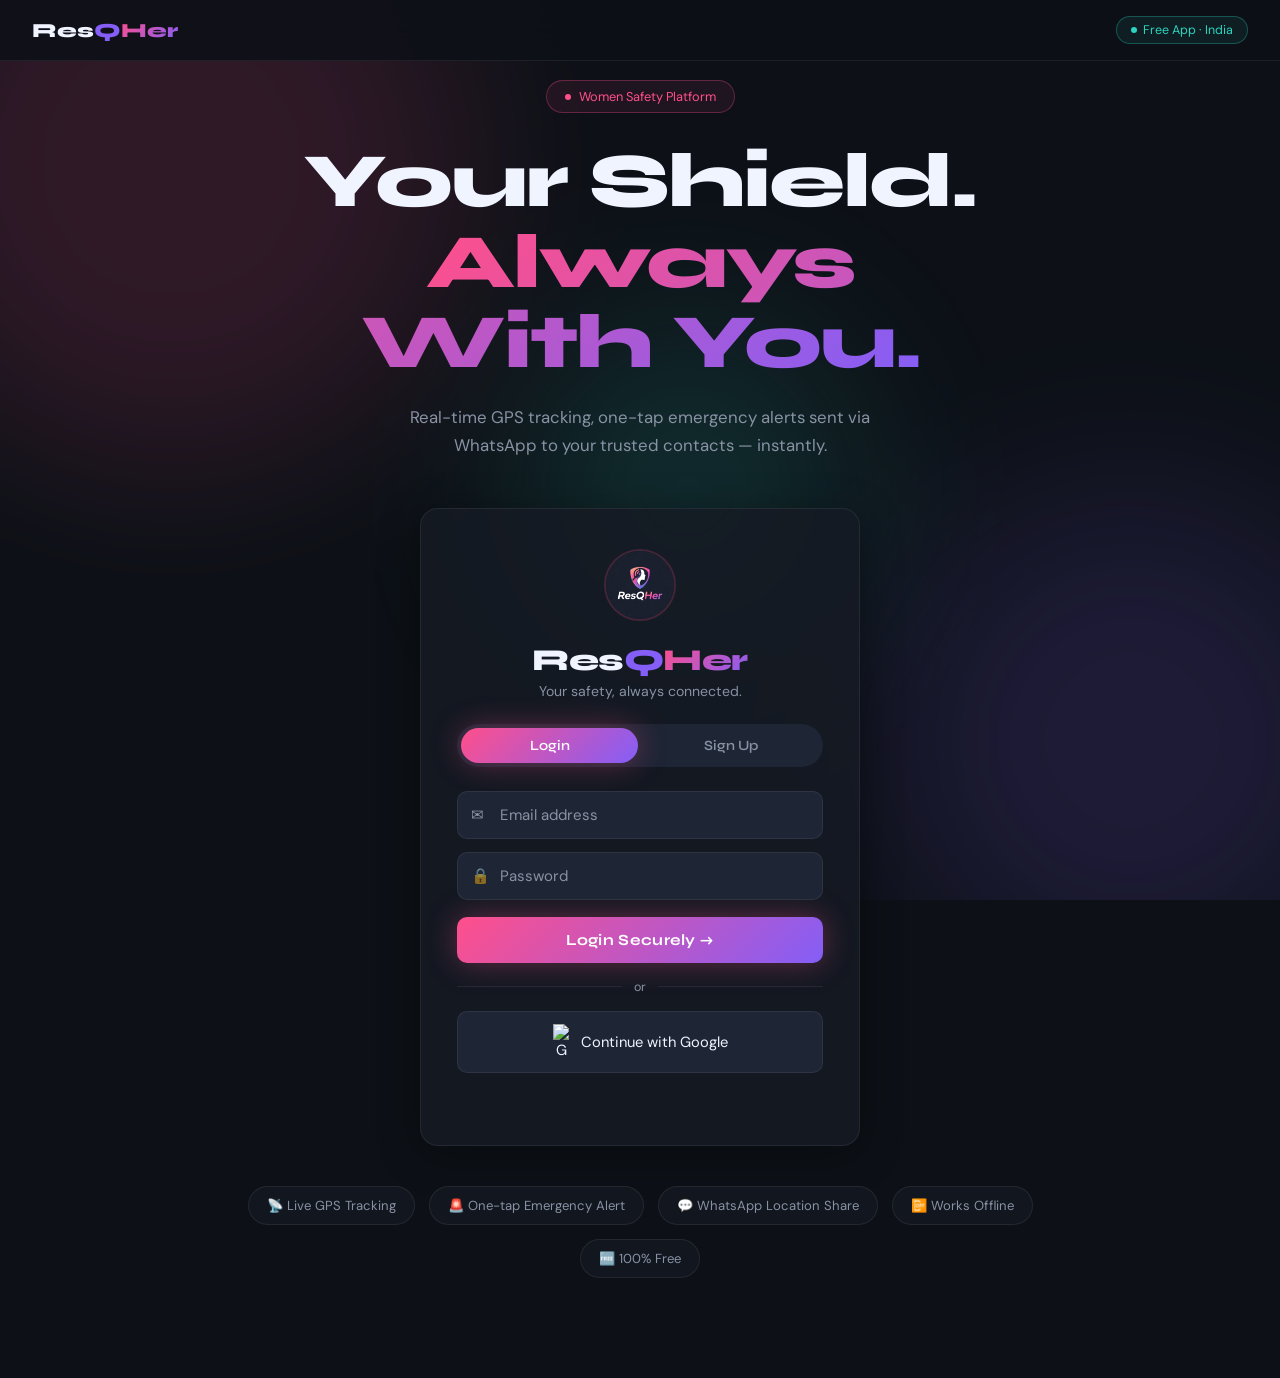
==== commit aa676e93: "Modify API endpoint and enhance contact loading Updated API endpoint and added contact synchronizati" ====
--- a/dashboard.html
+++ b/dashboard.html
@@ -13,7 +13,6 @@
   <div class="orb orb1"></div><div class="orb orb2"></div><div class="orb orb3"></div>
 </div>
 
-<!-- HEADER -->
 <header class="dash-header">
   <div class="header-left">
     <img src="logo.png" alt="ResQHer" class="header-logo" onerror="this.style.display='none'"/>
@@ -28,7 +27,6 @@
   </div>
 </header>
 
-<!-- WELCOME BANNER -->
 <div class="welcome-banner">
   <span>🛡️</span>
   <p id="welcome-msg">Welcome back! You are protected.</p>
@@ -36,7 +34,6 @@
 
 <main class="dash-main">
 
-  <!-- ACTION CARDS -->
   <section class="action-section">
     <div class="action-card live-card" id="live-card">
       <div class="pulse-ring" id="live-pulse"></div>
@@ -58,7 +55,6 @@
     </div>
   </section>
 
-  <!-- LOCATION PANEL -->
   <section class="location-panel">
     <div class="panel-header">
       <h3>📍 Current Location</h3>
@@ -92,7 +88,6 @@
     </div>
   </section>
 
-  <!-- CONTACTS -->
   <section class="contacts-section">
     <div class="section-header">
       <h3>👥 Emergency Contacts</h3>
@@ -101,7 +96,6 @@
     <div class="contacts-list" id="contacts-list"></div>
   </section>
 
-  <!-- ACTIVITY LOG -->
   <section class="activity-section">
     <h3>📋 Activity Log</h3>
     <div class="activity-log" id="activity-log">
@@ -114,7 +108,6 @@
 
 </main>
 
-<!-- ADD CONTACT MODAL -->
 <div class="modal-overlay hidden" id="contact-modal">
   <div class="modal-card">
     <h3>Add Emergency Contact</h3>
@@ -151,7 +144,6 @@
   </div>
 </div>
 
-<!-- WHATSAPP SHARE SHEET -->
 <div class="wa-quick hidden" id="wa-sheet">
   <div class="wa-sheet-inner">
     <h3 id="wa-sheet-title">📍 Share Location via WhatsApp</h3>
@@ -162,7 +154,6 @@
   </div>
 </div>
 
-<!-- ALERT OVERLAY -->
 <div class="alert-overlay hidden" id="alert-overlay">
   <div class="alert-card">
     <span class="siren-icon">🚨</span>
@@ -177,11 +168,7 @@
 </div>
 
 <script>
-/* ================================================================
-   CHANGE THIS LINE — replace YOUR_USERNAME with your PythonAnywhere
-   username. Example: const API = 'https://priya.pythonanywhere.com';
-================================================================ */
-const API = 'https://YOUR_USERNAME.pythonanywhere.com';
+const API = 'https://avhi.pythonanywhere.com';
 
 'use strict';
 const $ = id => document.getElementById(id);
@@ -200,7 +187,7 @@
 function saveLocal(k,v){try{localStorage.setItem(k,JSON.stringify(v))}catch{}}
 function loadLocal(k,fb=null){try{const v=localStorage.getItem(k);return v?JSON.parse(v):fb}catch{return fb}}
 function timeNow(){return new Date().toLocaleTimeString('en-IN',{hour:'2-digit',minute:'2-digit',second:'2-digit'})}
-function escHtml(s){return String(s).replace(/&/g,'&amp;').replace(/</g,'&lt;').replace(/>/g,'&gt;').replace(/"/g,'&quot;')}
+function escHtml(s){return String(s).replace(/&/g,'&').replace(/</g,'<').replace(/>/g,'>').replace(/"/g,'"')}
 
 function addLog(msg){
   const log=$('activity-log');
@@ -505,9 +492,24 @@
   const wMsg=$('welcome-msg');
   if(wMsg)wMsg.textContent=`Welcome back, ${currentUser.name}! You are protected. 🛡️`;
   if($('login-time-log'))$('login-time-log').textContent=timeNow();
-  locationBuffer=loadLocal('resqher_loc_buffer',[]);
+  
+  // Load local contacts first for speed
   contacts=loadLocal('resqher_contacts',[]);
   renderContacts();
+
+  // Then fetch from backend to sync cross-device
+  fetch(`${API}/api/contacts?user=${encodeURIComponent(currentUser.email)}`)
+    .then(res => res.json())
+    .then(data => {
+      if(data.contacts && data.contacts.length > 0){
+        contacts = data.contacts;
+        saveLocal('resqher_contacts', contacts);
+        renderContacts();
+        addLog('Synced contacts from server.');
+      }
+    }).catch(() => console.log('Using local contacts.'));
+
+  locationBuffer=loadLocal('resqher_loc_buffer',[]);
   startPassiveGPS();
   updateNetworkStatus();
   window.addEventListener('online',updateNetworkStatus);
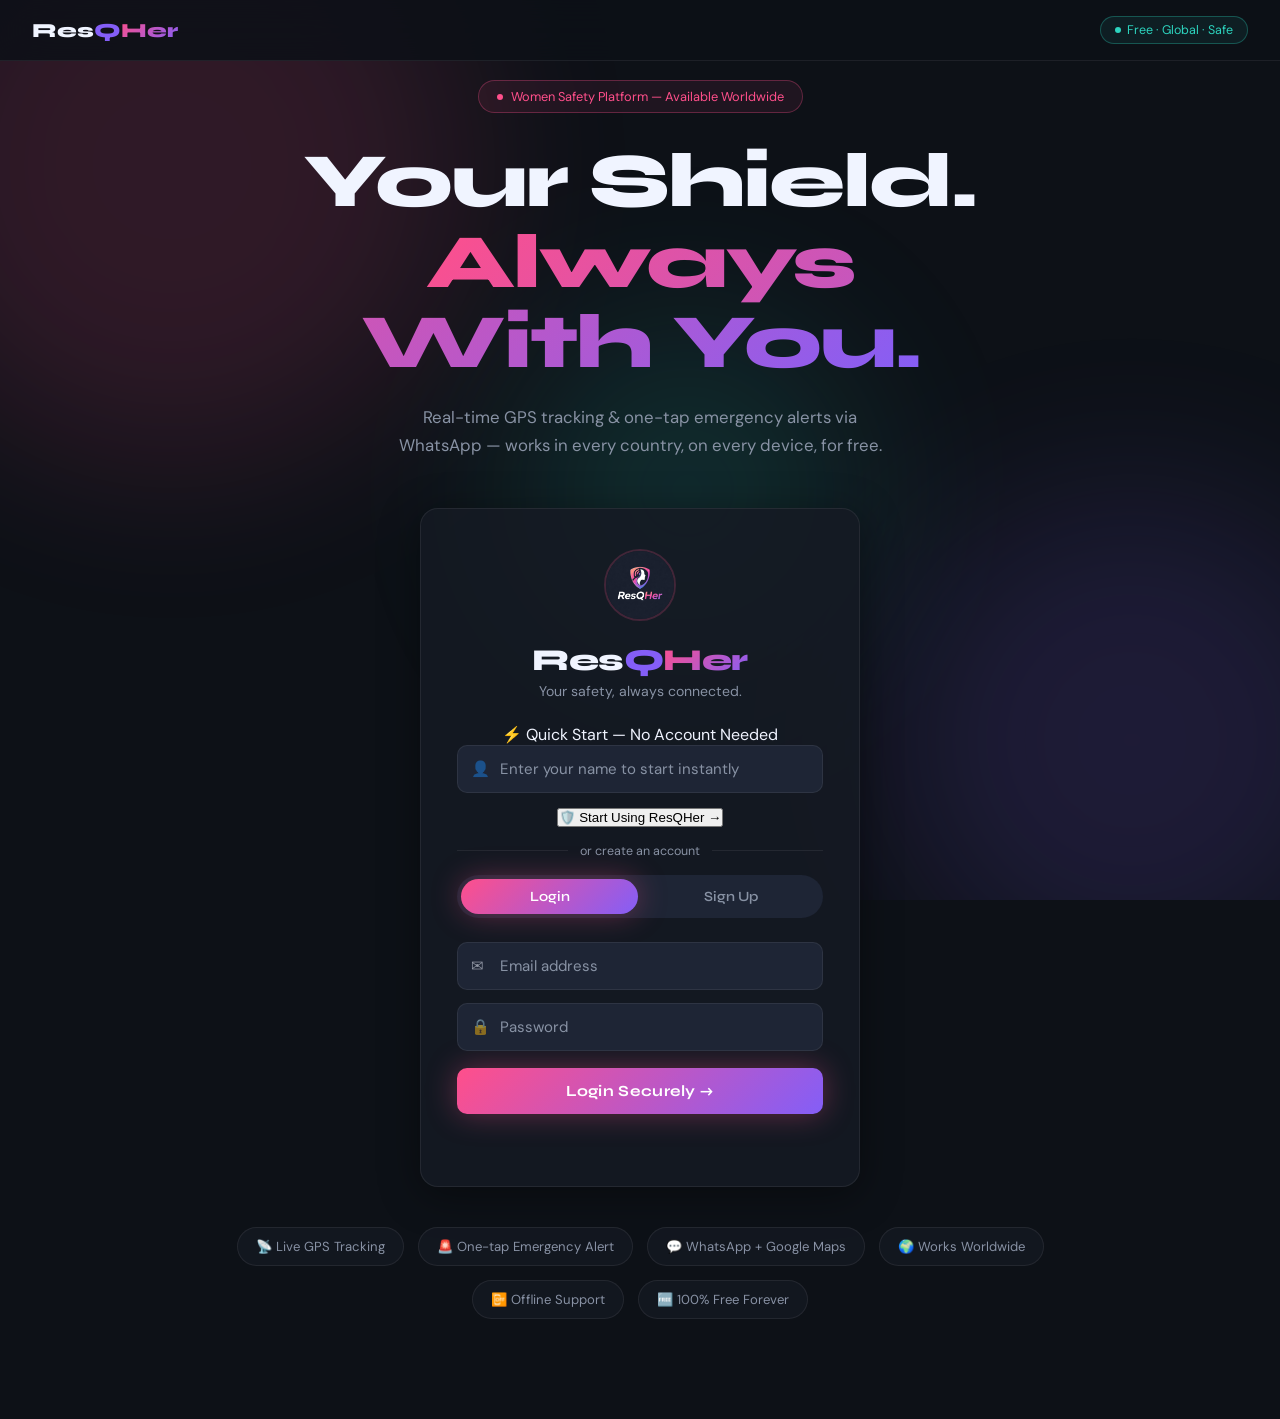
==== commit 34dabc96: "Update print statement from 'Hello' to 'Goodbye'" ====
--- a/dashboard.html
+++ b/dashboard.html
@@ -2,24 +2,33 @@
 <html lang="en">
 <head>
 <meta charset="UTF-8"/>
-<meta name="viewport" content="width=device-width, initial-scale=1.0"/>
+<meta name="viewport" content="width=device-width, initial-scale=1.0, viewport-fit=cover"/>
+<meta name="mobile-web-app-capable" content="yes"/>
+<meta name="apple-mobile-web-app-capable" content="yes"/>
+<meta name="apple-mobile-web-app-status-bar-style" content="black-translucent"/>
+<meta name="theme-color" content="#0d1117"/>
 <title>ResQHer – Dashboard</title>
 <link rel="icon" href="logo.png" type="image/png"/>
+<link rel="apple-touch-icon" href="logo.png"/>
 <link href="https://fonts.googleapis.com/css2?family=Syne:wght@400;600;700;800&family=DM+Sans:wght@300;400;500&display=swap" rel="stylesheet"/>
 <link rel="stylesheet" href="style.css"/>
 </head>
 <body class="dashboard-page">
+
 <div class="bg-orbs">
-  <div class="orb orb1"></div><div class="orb orb2"></div><div class="orb orb3"></div>
+  <div class="orb orb1"></div>
+  <div class="orb orb2"></div>
+  <div class="orb orb3"></div>
 </div>
 
+<!-- ═══════════ HEADER ═══════════ -->
 <header class="dash-header">
   <div class="header-left">
     <img src="logo.png" alt="ResQHer" class="header-logo" onerror="this.style.display='none'"/>
     <span class="header-brand">Res<span class="q">Q</span><span class="her">Her</span></span>
   </div>
   <div class="header-right">
-    <div class="status-badge">
+    <div class="status-badge" id="status-badge">
       <span class="status-dot safe" id="status-dot"></span>
       <span id="status-text">Safe</span>
     </div>
@@ -27,39 +36,56 @@
   </div>
 </header>
 
-<div class="welcome-banner">
+<!-- ═══════════ WELCOME ═══════════ -->
+<div class="welcome-banner" id="welcome-banner">
   <span>🛡️</span>
-  <p id="welcome-msg">Welcome back! You are protected.</p>
+  <p id="welcome-msg">Welcome! You are protected.</p>
 </div>
 
+<!-- ═══════════ MAIN ═══════════ -->
 <main class="dash-main">
 
+  <!-- ── BIG ACTION BUTTONS ── -->
   <section class="action-section">
+
     <div class="action-card live-card" id="live-card">
       <div class="pulse-ring" id="live-pulse"></div>
       <div class="card-icon">📡</div>
       <h2>LIVE</h2>
-      <p>Start real-time location sharing — sends your GPS link to all contacts via WhatsApp</p>
+      <p>Share your real-time <strong>Google Maps link</strong> with trusted contacts via WhatsApp</p>
       <button class="btn-live" id="btn-live" onclick="toggleLiveMode()">
         <span id="live-btn-text">Activate LIVE</span>
       </button>
     </div>
+
     <div class="action-card risk-card" id="risk-card">
       <div class="pulse-ring red" id="risk-pulse"></div>
       <div class="card-icon">🚨</div>
       <h2>RISK</h2>
-      <p>EMERGENCY — instantly sends your exact location to ALL contacts via WhatsApp now</p>
-      <button class="btn-risk" onclick="triggerRiskMode()">
+      <p>EMERGENCY — sends exact <strong>Google Maps location</strong> to ALL contacts NOW</p>
+      <button class="btn-risk" id="btn-risk" onclick="triggerRiskMode()">
         🚨 Trigger RISK Alert
       </button>
     </div>
+
   </section>
 
-  <section class="location-panel">
+  <!-- ── LOCATION PANEL ── -->
+  <section class="location-panel" id="location-panel">
     <div class="panel-header">
-      <h3>📍 Current Location</h3>
-      <span class="coord-badge" id="coord-badge">Acquiring GPS...</span>
-    </div>
+      <h3>📍 Your Location</h3>
+      <span class="coord-badge" id="coord-badge">Acquiring GPS…</span>
+    </div>
+
+    <!-- Live map embed -->
+    <div id="map-wrap" class="map-wrap" style="display:none">
+      <iframe id="map-iframe" class="map-iframe" src="" allowfullscreen loading="lazy"
+        referrerpolicy="no-referrer-when-downgrade" title="Live Map"></iframe>
+      <a id="map-open-btn" class="btn-open-map" href="#" target="_blank" rel="noopener">
+        🗺️ Open Full Map in Google Maps
+      </a>
+    </div>
+
     <div class="location-display">
       <div class="loc-row">
         <span class="loc-label">Latitude</span>
@@ -70,32 +96,35 @@
         <span class="loc-val" id="lng-val">—</span>
       </div>
       <div class="loc-row loc-row-full">
-        <span class="loc-label">Google Maps Link</span>
-        <span class="loc-val" id="maps-link-val">Waiting for GPS...</span>
+        <span class="loc-label">📍 Tap to navigate</span>
+        <span class="loc-val" id="maps-link-val">Waiting for GPS…</span>
       </div>
       <div class="loc-row">
         <span class="loc-label">Accuracy</span>
         <span class="loc-val" id="acc-val">—</span>
       </div>
       <div class="loc-row">
-        <span class="loc-label">Last Updated</span>
+        <span class="loc-label">Updated</span>
         <span class="loc-val" id="update-time">—</span>
       </div>
     </div>
+
     <div class="network-bar" id="network-bar">
       <span id="network-status">🟢 Online</span>
       <button class="btn-share-loc" onclick="openShareSheet('live')">💬 Share via WhatsApp</button>
     </div>
   </section>
 
+  <!-- ── CONTACTS ── -->
   <section class="contacts-section">
     <div class="section-header">
       <h3>👥 Emergency Contacts</h3>
-      <button class="btn-add" onclick="openAddContact()">+ Add Contact</button>
+      <button class="btn-add" onclick="openAddContact()">+ Add</button>
     </div>
     <div class="contacts-list" id="contacts-list"></div>
   </section>
 
+  <!-- ── ACTIVITY LOG ── -->
   <section class="activity-section">
     <h3>📋 Activity Log</h3>
     <div class="activity-log" id="activity-log">
@@ -108,20 +137,23 @@
 
 </main>
 
+<!-- ═══════════ ADD CONTACT MODAL ═══════════ -->
 <div class="modal-overlay hidden" id="contact-modal">
   <div class="modal-card">
     <h3>Add Emergency Contact</h3>
     <div class="modal-hint">
-      💡 Enter phone number with <strong>country code</strong> for WhatsApp.<br/>
-      India example: <strong>919876543210</strong> (91 + 10-digit number)
+      💡 Enter phone with <strong>country code</strong> for WhatsApp.<br/>
+      🇮🇳 India: <strong>919876543210</strong> &nbsp;|&nbsp;
+      🇺🇸 USA: <strong>12125551234</strong> &nbsp;|&nbsp;
+      🇬🇧 UK: <strong>447700900123</strong>
     </div>
     <div class="input-group">
       <span class="input-icon">👤</span>
-      <input type="text" id="contact-name" placeholder="Contact name (e.g. Mom)"/>
+      <input type="text" id="contact-name" placeholder="Name (e.g. Mom, Best Friend)" autocomplete="off"/>
     </div>
     <div class="input-group">
       <span class="input-icon">📱</span>
-      <input type="tel" id="contact-phone" placeholder="Phone with country code: 919876543210"/>
+      <input type="tel" id="contact-phone" placeholder="Country code + number: 919876543210" inputmode="numeric"/>
     </div>
     <div class="input-group">
       <span class="input-icon">✉</span>
@@ -144,297 +176,426 @@
   </div>
 </div>
 
+<!-- ═══════════ WHATSAPP SHARE SHEET ═══════════ -->
 <div class="wa-quick hidden" id="wa-sheet">
   <div class="wa-sheet-inner">
+    <div class="wa-handle"></div>
     <h3 id="wa-sheet-title">📍 Share Location via WhatsApp</h3>
-    <p id="wa-sheet-desc">Choose a contact to send your current GPS location to</p>
+    <p id="wa-sheet-desc">Google Maps link will be sent — opens on any device</p>
     <div class="wa-contacts-grid" id="wa-contacts-grid"></div>
-    <button class="btn-send-all" onclick="sendToAllWhatsApp()">💬 Send to ALL Contacts</button>
-    <button class="btn-wa-close" onclick="closeWASheet()">Cancel</button>
+    <button class="btn-send-all" onclick="sendToAllWhatsApp()">
+      💬 Send Google Maps to ALL Contacts
+    </button>
+    <button class="btn-wa-close" onclick="closeWASheet()">Close</button>
   </div>
 </div>
 
+<!-- ═══════════ RISK ALERT OVERLAY ═══════════ -->
 <div class="alert-overlay hidden" id="alert-overlay">
   <div class="alert-card">
     <span class="siren-icon">🚨</span>
     <h2>EMERGENCY ALERT SENT</h2>
-    <p id="alert-status-text">Opening WhatsApp for each contact...</p>
+    <p id="alert-status-text">Sending Google Maps location to all contacts…</p>
     <div class="alert-contacts-sent" id="alert-contacts-sent"></div>
     <div class="alert-progress">
       <div class="progress-bar" id="alert-progress-bar"></div>
     </div>
-    <button class="btn-cancel-alert" onclick="cancelRisk()">Cancel Alert</button>
+    <button class="btn-cancel-alert" onclick="cancelRisk()">✕ Cancel Alert</button>
   </div>
 </div>
 
+<!-- ═══════════ SCRIPT ═══════════ -->
 <script>
+/* =============================================================
+   ResQHer – dashboard.html script
+   Full GPS + Google Maps + WhatsApp + cross-device
+   Works globally on Android, iOS, Desktop, Tablet
+============================================================= */
+'use strict';
+
 const API = 'https://avhi.pythonanywhere.com';
-
-'use strict';
-const $ = id => document.getElementById(id);
-let currentUser = null;
-let liveMode = false;
-let riskMode = false;
-let watchId = null;
-let currentLat = null;
-let currentLng = null;
-let locationBuffer = [];
-let contacts = [];
+const $   = id => document.getElementById(id);
+
+// ── STATE ─────────────────────────────────────────────────
+let currentUser           = null;
+let liveMode              = false;
+let riskMode              = false;
+let watchId               = null;
+let currentLat            = null;
+let currentLng            = null;
+let locationBuffer        = [];
+let contacts              = [];
 let alertProgressInterval = null;
-let waMode = 'live';
-
-// ── UTILS ─────────────────────────────────────────
+let waMode                = 'live';
+
+// ── UTILS ─────────────────────────────────────────────────
 function saveLocal(k,v){try{localStorage.setItem(k,JSON.stringify(v))}catch{}}
 function loadLocal(k,fb=null){try{const v=localStorage.getItem(k);return v?JSON.parse(v):fb}catch{return fb}}
-function timeNow(){return new Date().toLocaleTimeString('en-IN',{hour:'2-digit',minute:'2-digit',second:'2-digit'})}
-function escHtml(s){return String(s).replace(/&/g,'&').replace(/</g,'<').replace(/>/g,'>').replace(/"/g,'"')}
+function timeNow(){return new Date().toLocaleTimeString([],{hour:'2-digit',minute:'2-digit',second:'2-digit'})}
+function esc(s){return String(s).replace(/&/g,'&amp;').replace(/</g,'&lt;').replace(/>/g,'&gt;').replace(/"/g,'&quot;')}
 
 function addLog(msg){
-  const log=$('activity-log');
-  if(!log)return;
-  const d=document.createElement('div');
-  d.className='log-item';
-  d.innerHTML=`<span class="log-time">${timeNow()}</span><span class="log-msg">${escHtml(msg)}</span>`;
+  const log = $('activity-log');
+  if(!log) return;
+  const d = document.createElement('div');
+  d.className = 'log-item';
+  d.innerHTML = `<span class="log-time">${timeNow()}</span><span class="log-msg">${esc(msg)}</span>`;
   log.prepend(d);
-  while(log.children.length>60)log.removeChild(log.lastChild);
-}
-
-// ── WHATSAPP ──────────────────────────────────────
-function buildWAMessage(isEmergency=false){
-  const time=new Date().toLocaleTimeString('en-IN',{hour:'2-digit',minute:'2-digit'});
-  if(!currentLat||!currentLng){
-    return isEmergency
-      ? `🚨 EMERGENCY ALERT from ${currentUser.name}!\nI need help immediately!\nGPS loading — please call me NOW!`
-      : `📍 Live location from ${currentUser.name} (ResQHer)\nGPS acquiring... Stay alert.`;
-  }
-  const link=`https://www.google.com/maps?q=${currentLat},${currentLng}`;
-  if(isEmergency){
-    return `🚨 EMERGENCY ALERT!\n\n${currentUser.name} needs IMMEDIATE help!\n\n📍 Location: ${link}\n\n🕐 Time: ${time}\n\nPlease call them NOW or send help!`;
-  }
-  return `📡 Live Location Update\n\nHi! ${currentUser.name} is sharing their live location via ResQHer.\n\n📍 Current location: ${link}\n\n🕐 Updated: ${time}\n\nStay safe! 💜`;
-}
-
-function openWA(phone,message){
-  const clean=String(phone).replace(/[\s\-\+\(\)]/g,'');
-  window.open(`https://wa.me/${clean}?text=${encodeURIComponent(message)}`,'_blank');
-  addLog(`WhatsApp opened for ${clean}`);
-}
-
+  while(log.children.length > 80) log.removeChild(log.lastChild);
+}
+
+// ── GOOGLE MAPS LINK ───────────────────────────────────────
+// Universal link — opens Google Maps app on Android & iOS,
+// falls back to browser on desktop. Works in every country.
+function mapsLink(lat, lng){
+  return `https://www.google.com/maps?q=${lat},${lng}&z=17`;
+}
+
+// ── WHATSAPP MESSAGE ───────────────────────────────────────
+function buildMsg(emergency = false){
+  const t    = new Date().toLocaleString([], {dateStyle:'medium', timeStyle:'short'});
+  const name = currentUser?.name || 'A ResQHer user';
+
+  if(!currentLat || !currentLng){
+    return emergency
+      ? `🚨 *EMERGENCY ALERT!*\n\n*${name}* needs IMMEDIATE help!\n\nGPS is loading — *CALL THEM NOW!*\n⏰ ${t}\n\n_Sent via ResQHer Safety App_`
+      : `📡 *ResQHer – Live Location*\n\n${name} is sharing their location.\nGPS loading…\n⏰ ${t}`;
+  }
+
+  const link   = mapsLink(currentLat, currentLng);
+  const coords = `${currentLat.toFixed(5)}, ${currentLng.toFixed(5)}`;
+
+  if(emergency){
+    return [
+      `🚨 *EMERGENCY ALERT!*`,
+      ``,
+      `*${name}* NEEDS IMMEDIATE HELP!`,
+      ``,
+      `📍 *Live Google Maps Location:*`,
+      link,
+      ``,
+      `🗺️ Coordinates: ${coords}`,
+      `⏰ Time: ${t}`,
+      ``,
+      `⚠️ *Please call them RIGHT NOW or go to this location!*`,
+      ``,
+      `_Sent via ResQHer Women Safety App_`
+    ].join('\n');
+  }
+
+  return [
+    `📡 *ResQHer – Live Location*`,
+    ``,
+    `Hi! *${name}* is sharing their live location with you.`,
+    ``,
+    `📍 *Tap to open in Google Maps:*`,
+    link,
+    ``,
+    `🗺️ Coordinates: ${coords}`,
+    `⏰ Updated: ${t}`,
+    ``,
+    `_Stay safe! 💜 Sent via ResQHer_`
+  ].join('\n');
+}
+
+// ── WHATSAPP OPENER ────────────────────────────────────────
+// wa.me works on ALL devices in ALL countries
+function openWA(phone, msg){
+  const n = String(phone).replace(/[\s\-\+\(\)]/g, '');
+  window.open(`https://wa.me/${n}?text=${encodeURIComponent(msg)}`, '_blank');
+  addLog(`WhatsApp opened → +${n}`);
+}
+
+// ── WA SHARE SHEET ─────────────────────────────────────────
 function openShareSheet(mode){
-  if(contacts.length===0){alert('Please add at least one emergency contact first!');openAddContact();return;}
-  waMode=mode;
-  $('wa-sheet-title').textContent=mode==='risk'?'🚨 Send EMERGENCY Alert via WhatsApp':'📍 Share Location via WhatsApp';
-  $('wa-sheet-desc').textContent=mode==='risk'?'EMERGENCY! Send your location to contacts NOW':'Choose a contact or send to all';
-  const grid=$('wa-contacts-grid');
-  grid.innerHTML=contacts.map((c,i)=>`
-    <a class="wa-contact-btn" onclick="sendToOneWA(${i});return false;" href="javascript:void(0)">
-      <div class="wa-avatar">${c.name.charAt(0).toUpperCase()}</div>
+  if(!contacts.length){ alert('Add at least one emergency contact first.'); openAddContact(); return; }
+  waMode = mode;
+  $('wa-sheet-title').textContent = mode === 'risk' ? '🚨 Send EMERGENCY Alert' : '📍 Share Your Location';
+  $('wa-sheet-desc').textContent  = mode === 'risk'
+    ? 'Your Google Maps location will be sent as EMERGENCY via WhatsApp'
+    : 'Your Google Maps link will be sent via WhatsApp — works worldwide';
+  $('wa-contacts-grid').innerHTML = contacts.map((c,i) => `
+    <button class="wa-contact-btn" onclick="sendToOneWA(${i})">
+      <div class="wa-avatar">${esc(c.name.charAt(0).toUpperCase())}</div>
       <div class="wa-info">
-        <div class="wa-name">${escHtml(c.name)}</div>
-        <div class="wa-phone">${escHtml(c.phone)} · ${escHtml(c.relation||'contact')}</div>
+        <div class="wa-name">${esc(c.name)}</div>
+        <div class="wa-phone">+${esc(c.phone)} · ${esc(c.relation||'contact')}</div>
       </div>
       <span class="wa-go">💬</span>
-    </a>`).join('');
+    </button>`).join('');
   $('wa-sheet').classList.remove('hidden');
 }
 
-function closeWASheet(){$('wa-sheet').classList.add('hidden')}
-
-function sendToOneWA(idx){
-  openWA(contacts[idx].phone,buildWAMessage(waMode==='risk'));
+function closeWASheet(){ $('wa-sheet').classList.add('hidden'); }
+
+function sendToOneWA(i){
+  openWA(contacts[i].phone, buildMsg(waMode === 'risk'));
   closeWASheet();
-  addLog(`Location sent to ${contacts[idx].name} via WhatsApp`);
+  addLog(`📍 Maps location sent to ${contacts[i].name}`);
 }
 
 function sendToAllWhatsApp(){
-  if(!contacts.length){alert('No contacts added!');return;}
-  const msg=buildWAMessage(waMode==='risk');
+  if(!contacts.length){ alert('No contacts!'); return; }
+  const msg = buildMsg(waMode === 'risk');
   closeWASheet();
-  contacts.forEach((c,i)=>{
-    setTimeout(()=>{
-      openWA(c.phone,msg);
-      addLog(`✅ Alert sent to ${c.name}`);
-    },i*1400);
+  contacts.forEach((c,i) => setTimeout(() => {
+    openWA(c.phone, msg);
+    addLog(`✅ Sent to ${c.name}`);
+  }, i * 1500));
+  addLog(`📤 Sending Google Maps link to all ${contacts.length} contacts`);
+}
+
+// ── GPS ────────────────────────────────────────────────────
+function startPassiveGPS(){
+  if(!navigator.geolocation){ addLog('GPS not available on this device.'); return; }
+  navigator.geolocation.getCurrentPosition(onLocation, onGPSError, {
+    enableHighAccuracy: true, timeout: 20000, maximumAge: 0
   });
-  addLog(`📤 Sending to all ${contacts.length} contacts via WhatsApp`);
-}
-
-// ── GPS ────────────────────────────────────────────
-function startPassiveGPS(){
-  if(!navigator.geolocation){addLog('GPS not supported on this device.');return;}
-  navigator.geolocation.getCurrentPosition(updateLocation,handleGPSError,{enableHighAccuracy:true,timeout:15000});
 }
 
 function startContinuousGPS(){
-  if(!navigator.geolocation||watchId)return;
-  watchId=navigator.geolocation.watchPosition(updateLocation,handleGPSError,{enableHighAccuracy:true,maximumAge:5000,timeout:15000});
+  if(!navigator.geolocation || watchId !== null) return;
+  watchId = navigator.geolocation.watchPosition(onLocation, onGPSError, {
+    enableHighAccuracy: true, maximumAge: 5000, timeout: 20000
+  });
   addLog('Continuous GPS tracking started.');
 }
 
 function stopContinuousGPS(){
-  if(watchId!==null){navigator.geolocation.clearWatch(watchId);watchId=null;addLog('GPS tracking stopped.');}
-}
-
-function handleGPSError(err){
-  if($('coord-badge'))$('coord-badge').textContent='GPS Error';
+  if(watchId !== null){
+    navigator.geolocation.clearWatch(watchId);
+    watchId = null;
+    addLog('GPS tracking stopped.');
+  }
+}
+
+function onGPSError(err){
+  if($('coord-badge')) $('coord-badge').textContent = 'GPS unavailable';
   addLog(`GPS error: ${err.message}`);
 }
 
-function updateLocation(pos){
-  const{latitude:lat,longitude:lng,accuracy}=pos.coords;
-  currentLat=lat;currentLng=lng;
-  const mapsUrl=`https://www.google.com/maps?q=${lat},${lng}`;
-  const ts=new Date().toISOString();
-
-  if($('lat-val'))$('lat-val').textContent=lat.toFixed(6);
-  if($('lng-val'))$('lng-val').textContent=lng.toFixed(6);
-  if($('acc-val'))$('acc-val').textContent=`±${Math.round(accuracy)}m`;
-  if($('update-time'))$('update-time').textContent=timeNow();
-  if($('coord-badge')){$('coord-badge').textContent=`±${Math.round(accuracy)}m accuracy`;$('coord-badge').classList.add('live');}
+function onLocation(pos){
+  const { latitude: lat, longitude: lng, accuracy } = pos.coords;
+  currentLat = lat;
+  currentLng = lng;
+  const link = mapsLink(lat, lng);
+  const ts   = new Date().toISOString();
+
+  // Update text fields
+  if($('lat-val'))     $('lat-val').textContent     = lat.toFixed(6);
+  if($('lng-val'))     $('lng-val').textContent     = lng.toFixed(6);
+  if($('acc-val'))     $('acc-val').textContent     = `±${Math.round(accuracy)} m`;
+  if($('update-time')) $('update-time').textContent = timeNow();
+  if($('coord-badge')){
+    $('coord-badge').textContent = `±${Math.round(accuracy)} m`;
+    $('coord-badge').classList.add('live');
+  }
+
+  // Maps link in panel
   if($('maps-link-val')){
-    $('maps-link-val').innerHTML=`<a href="${mapsUrl}" target="_blank" style="color:var(--green);font-size:0.82rem;word-break:break-all;">${mapsUrl}</a>`;
-  }
-
-  const data={lat,lng,accuracy,timestamp:ts,user:currentUser?.email,mapLink:mapsUrl};
-  if(!navigator.onLine){locationBuffer.push(data);saveLocal('resqher_loc_buffer',locationBuffer);return;}
-  if(locationBuffer.length>0)flushBuffer();
-  if(liveMode||riskMode)sendToBackend(data);
-}
-
+    $('maps-link-val').innerHTML =
+      `<a href="${link}" target="_blank" rel="noopener"
+         style="color:var(--green);word-break:break-all;text-decoration:underline;display:flex;align-items:center;gap:5px;">
+        🗺️ Open in Google Maps ↗
+       </a>
+       <span style="font-size:0.72rem;color:var(--muted);display:block;margin-top:3px">
+         ${lat.toFixed(5)}, ${lng.toFixed(5)}
+       </span>`;
+  }
+
+  // Map iframe preview
+  showMapPreview(lat, lng);
+
+  // Buffer / backend
+  const data = { lat, lng, accuracy, timestamp: ts, user: currentUser?.email, mapLink: link };
+  if(!navigator.onLine){
+    locationBuffer.push(data);
+    saveLocal('resqher_loc_buffer', locationBuffer);
+    addLog('Offline — location buffered.');
+    return;
+  }
+  if(locationBuffer.length) flushBuffer();
+  if(liveMode || riskMode) sendToBackend(data);
+}
+
+// ── MAP PREVIEW ────────────────────────────────────────────
+let mapShown = false;
+function showMapPreview(lat, lng){
+  const wrap = $('map-wrap');
+  if(!wrap) return;
+  wrap.style.display = 'block';
+
+  const src = `https://maps.google.com/maps?q=${lat},${lng}&z=16&output=embed`;
+  if(!mapShown){
+    $('map-iframe').src = src;
+    mapShown = true;
+  } else {
+    // Update iframe only every 30s to save bandwidth
+    if(!wrap._lastUpdate || Date.now() - wrap._lastUpdate > 30000){
+      $('map-iframe').src = src;
+      wrap._lastUpdate = Date.now();
+    }
+  }
+  const btn = $('map-open-btn');
+  if(btn) btn.href = mapsLink(lat, lng);
+}
+
+// ── BACKEND SYNC ───────────────────────────────────────────
 function sendToBackend(data){
-  fetch(`${API}/api/location`,{method:'POST',headers:{'Content-Type':'application/json'},body:JSON.stringify(data)}).catch(()=>{locationBuffer.push(data);saveLocal('resqher_loc_buffer',locationBuffer);});
+  fetch(`${API}/api/location`, {
+    method:'POST', headers:{'Content-Type':'application/json'}, body:JSON.stringify(data)
+  }).catch(() => { locationBuffer.push(data); saveLocal('resqher_loc_buffer', locationBuffer); });
 }
 
 function flushBuffer(){
-  const buf=[...locationBuffer];locationBuffer=[];saveLocal('resqher_loc_buffer',[]);
-  buf.forEach(d=>sendToBackend(d));
-  if(buf.length)addLog(`Flushed ${buf.length} buffered location(s).`);
-}
-
-// ── LIVE MODE ──────────────────────────────────────
-function toggleLiveMode(){liveMode?stopLiveMode():activateLiveMode();}
-
-function activateLiveMode(){
-  if(!contacts.length){alert('Add at least one emergency contact first!');openAddContact();return;}
-  liveMode=true;
-  setStatus('live','LIVE');
+  const buf = [...locationBuffer]; locationBuffer = []; saveLocal('resqher_loc_buffer', []);
+  buf.forEach(d => sendToBackend(d));
+  if(buf.length) addLog(`Synced ${buf.length} buffered location(s) to server.`);
+}
+
+// ── LIVE MODE ──────────────────────────────────────────────
+function toggleLiveMode(){ liveMode ? stopLiveMode() : startLiveMode(); }
+
+function startLiveMode(){
+  if(!contacts.length){ alert('Add at least one emergency contact first!'); openAddContact(); return; }
+  liveMode = true;
+  setStatus('live', 'LIVE');
   $('btn-live').classList.add('active');
-  $('live-btn-text').textContent='🔴 Stop LIVE';
+  $('live-btn-text').textContent = '🔴 Stop LIVE';
   $('live-pulse').classList.add('active');
-  $('live-card').style.borderColor='rgba(45,212,191,0.6)';
+  $('live-card').style.borderColor = 'rgba(45,212,191,0.7)';
   startContinuousGPS();
-  addLog('🟢 LIVE mode activated.');
+  addLog('🟢 LIVE mode ON — sharing Google Maps location.');
   openShareSheet('live');
+  notifyBackend('live_start');
 }
 
 function stopLiveMode(){
-  if(!liveMode)return;
-  liveMode=false;
-  setStatus('safe','Safe');
+  if(!liveMode) return;
+  liveMode = false;
+  setStatus('safe', 'Safe');
   $('btn-live').classList.remove('active');
-  $('live-btn-text').textContent='Activate LIVE';
+  $('live-btn-text').textContent = 'Activate LIVE';
   $('live-pulse').classList.remove('active');
-  $('live-card').style.borderColor='rgba(45,212,191,0.22)';
-  if(!riskMode)stopContinuousGPS();
-  addLog('LIVE mode deactivated.');
-}
-
-// ── RISK MODE ──────────────────────────────────────
+  $('live-card').style.borderColor = 'rgba(45,212,191,0.22)';
+  if(!riskMode) stopContinuousGPS();
+  addLog('LIVE mode OFF.');
+  notifyBackend('live_stop');
+}
+
+// ── RISK MODE ──────────────────────────────────────────────
 function triggerRiskMode(){
-  if(!contacts.length){alert('Please add emergency contacts first!');openAddContact();return;}
-  riskMode=true;
-  setStatus('risk','🚨 RISK');
+  if(!contacts.length){ alert('Add emergency contacts first!'); openAddContact(); return; }
+  riskMode = true;
+  setStatus('risk', '🚨 RISK');
   $('risk-pulse').classList.add('active');
-  $('risk-card').style.borderColor='rgba(255,79,139,0.6)';
+  $('risk-card').style.borderColor = 'rgba(255,79,139,0.7)';
   startContinuousGPS();
   showAlertOverlay();
-  addLog('🚨 RISK mode triggered! Emergency alerts sending...');
   sendEmergencyAlert();
+  addLog('🚨 RISK mode ON — emergency Google Maps alerts sending!');
+  notifyBackend('risk_trigger');
 }
 
 function cancelRisk(){
-  riskMode=false;
+  riskMode = false;
   hideAlertOverlay();
-  setStatus(liveMode?'live':'safe',liveMode?'LIVE':'Safe');
+  setStatus(liveMode ? 'live' : 'safe', liveMode ? 'LIVE' : 'Safe');
   $('risk-pulse').classList.remove('active');
-  $('risk-card').style.borderColor='rgba(255,79,139,0.22)';
-  if(!liveMode)stopContinuousGPS();
+  $('risk-card').style.borderColor = 'rgba(255,79,139,0.22)';
+  if(!liveMode) stopContinuousGPS();
   addLog('RISK mode cancelled.');
+  notifyBackend('risk_cancel');
 }
 
 function showAlertOverlay(){
   $('alert-overlay').classList.remove('hidden');
-  const sent=$('alert-contacts-sent');
-  const msg=buildWAMessage(true);
-  sent.innerHTML=contacts.map(c=>{
-    const clean=String(c.phone).replace(/[\s\-\+\(\)]/g,'');
+  const msg  = buildMsg(true);
+  const sent = $('alert-contacts-sent');
+  sent.innerHTML = contacts.map(c => {
+    const n = String(c.phone).replace(/[\s\-\+\(\)]/g,'');
     return `<div class="alert-contact-row">
-      <span class="ac-name">👤 ${escHtml(c.name)} · ${escHtml(c.phone)}</span>
-      <a href="https://wa.me/${clean}?text=${encodeURIComponent(msg)}" target="_blank" class="wa-btn">Send 💬</a>
+      <span class="ac-name">👤 ${esc(c.name)}</span>
+      <a href="https://wa.me/${n}?text=${encodeURIComponent(msg)}"
+         target="_blank" class="wa-btn">💬 Send</a>
     </div>`;
   }).join('');
-  let progress=0;
-  const bar=$('alert-progress-bar');
-  const steps=['Sending alert to all contacts...','Sharing live GPS location...','Emergency contacts notified.','Stay safe. Help is coming.'];
-  let step=0;
-  alertProgressInterval=setInterval(()=>{
-    progress+=2;
-    if(bar)bar.style.width=`${Math.min(progress,100)}%`;
-    if(progress%25===0&&step<steps.length)if($('alert-status-text'))$('alert-status-text').textContent=steps[step++];
-    if(progress>=100)clearInterval(alertProgressInterval);
-  },80);
+
+  let p = 0, step = 0;
+  const bar   = $('alert-progress-bar');
+  const steps = [
+    'Sending Google Maps link to contacts…',
+    'Sharing live GPS coordinates…',
+    'Emergency contacts notified via WhatsApp.',
+    'Stay safe. Help is on the way. 💜'
+  ];
+  alertProgressInterval = setInterval(() => {
+    p += 2;
+    if(bar) bar.style.width = `${Math.min(p,100)}%`;
+    if(p % 25 === 0 && step < steps.length){
+      const el = $('alert-status-text');
+      if(el) el.textContent = steps[step++];
+    }
+    if(p >= 100) clearInterval(alertProgressInterval);
+  }, 80);
 }
 
 function hideAlertOverlay(){
   $('alert-overlay').classList.add('hidden');
-  if(alertProgressInterval)clearInterval(alertProgressInterval);
-  if($('alert-progress-bar'))$('alert-progress-bar').style.width='0%';
+  if(alertProgressInterval) clearInterval(alertProgressInterval);
+  const bar = $('alert-progress-bar');
+  if(bar) bar.style.width = '0%';
 }
 
 function sendEmergencyAlert(){
-  const msg=buildWAMessage(true);
-  contacts.forEach((c,i)=>{
-    setTimeout(()=>{
-      const clean=String(c.phone).replace(/[\s\-\+\(\)]/g,'');
-      window.open(`https://wa.me/${clean}?text=${encodeURIComponent(msg)}`,'_blank');
-      addLog(`🚨 Alert sent to ${c.name} (${c.phone})`);
-    },i*1500);
-  });
-  fetch(`${API}/api/alert`,{method:'POST',headers:{'Content-Type':'application/json'},body:JSON.stringify({
-    user:currentUser?.email,name:currentUser?.name,
-    lat:currentLat,lng:currentLng,
-    mapLink:currentLat?`https://www.google.com/maps?q=${currentLat},${currentLng}`:'N/A',
-    contacts,timestamp:new Date().toISOString()
-  })}).catch(()=>{});
-}
-
-// ── STATUS ────────────────────────────────────────
-function setStatus(type,text){
-  const dot=$('status-dot');const stxt=$('status-text');
-  if(dot)dot.className='status-dot '+type;
-  if(stxt)stxt.textContent=text;
-}
-
-// ── CONTACTS ──────────────────────────────────────
+  const msg = buildMsg(true);
+  contacts.forEach((c,i) => setTimeout(() => {
+    openWA(c.phone, msg);
+    addLog(`🚨 Emergency Maps alert sent to ${c.name}`);
+  }, i * 1500));
+
+  fetch(`${API}/api/alert`, {
+    method:'POST', headers:{'Content-Type':'application/json'},
+    body: JSON.stringify({
+      user: currentUser?.email, name: currentUser?.name,
+      lat: currentLat, lng: currentLng,
+      mapLink: currentLat ? mapsLink(currentLat, currentLng) : 'N/A',
+      contacts, timestamp: new Date().toISOString()
+    })
+  }).catch(() => {});
+}
+
+// ── STATUS ─────────────────────────────────────────────────
+function setStatus(type, text){
+  const dot = $('status-dot'), stxt = $('status-text');
+  if(dot)  dot.className = 'status-dot ' + type;
+  if(stxt) stxt.textContent = text;
+}
+
+// ── CONTACTS ───────────────────────────────────────────────
 function renderContacts(){
-  const list=$('contacts-list');
-  if(!list)return;
+  const list = $('contacts-list');
+  if(!list) return;
   if(!contacts.length){
-    list.innerHTML=`<div class="no-contacts">No emergency contacts yet.<br/>Add your mom, friend, or partner — they'll receive WhatsApp alerts with your GPS location.</div>`;
+    list.innerHTML = `<div class="no-contacts">
+      No emergency contacts yet.<br/>
+      Add your family or friends — they'll get a <strong>Google Maps link</strong>
+      via WhatsApp when you need help. Works in every country. 🌍
+    </div>`;
     return;
   }
-  list.innerHTML=contacts.map((c,i)=>{
-    const clean=String(c.phone).replace(/[\s\-\+\(\)]/g,'');
-    const msg=buildWAMessage(false);
+  const msg = buildMsg(false);
+  list.innerHTML = contacts.map((c,i) => {
+    const n = String(c.phone).replace(/[\s\-\+\(\)]/g,'');
     return `<div class="contact-item">
-      <div class="contact-avatar">${c.name.charAt(0).toUpperCase()}</div>
+      <div class="contact-avatar">${esc(c.name.charAt(0).toUpperCase())}</div>
       <div class="contact-info">
-        <div class="contact-name">${escHtml(c.name)}</div>
-        <div class="contact-detail">${escHtml(c.phone)} · ${escHtml(c.relation||'contact')}</div>
+        <div class="contact-name">${esc(c.name)}</div>
+        <div class="contact-detail">+${esc(n)} · ${esc(c.relation||'contact')}</div>
       </div>
       <div class="contact-actions">
-        <span class="contact-tag">${escHtml(c.relation||'contact')}</span>
-        <a href="https://wa.me/${clean}?text=${encodeURIComponent(msg)}" target="_blank" class="btn-whatsapp">💬 WA</a>
+        <a href="https://wa.me/${n}?text=${encodeURIComponent(msg)}"
+           target="_blank" class="btn-whatsapp">💬 Maps</a>
         <button class="btn-remove-contact" onclick="removeContact(${i})" title="Remove">✕</button>
       </div>
     </div>`;
@@ -442,83 +603,99 @@
 }
 
 function openAddContact(){
+  ['contact-name','contact-phone','contact-email'].forEach(id => { if($(id)) $(id).value = ''; });
+  if($('contact-relation')) $('contact-relation').value = 'parent';
   $('contact-modal').classList.remove('hidden');
-  ['contact-name','contact-phone','contact-email'].forEach(id=>{if($(id))$(id).value='';});
-  if($('contact-relation'))$('contact-relation').value='parent';
-}
-function closeContactModal(){$('contact-modal').classList.add('hidden')}
+  setTimeout(() => { if($('contact-name')) $('contact-name').focus(); }, 100);
+}
+function closeContactModal(){ $('contact-modal').classList.add('hidden'); }
 
 function saveContact(){
-  const name=$('contact-name').value.trim();
-  const phone=$('contact-phone').value.trim().replace(/[\s\-\+\(\)]/g,'');
-  const email=$('contact-email').value.trim();
-  const relation=$('contact-relation').value;
-  if(!name||!phone){alert('Name and phone are required.\nInclude country code, e.g. 919876543210 for India');return;}
-  if(phone.length<10){alert('Phone number too short. Include country code: 91XXXXXXXXXX');return;}
-  contacts.push({name,phone,email,relation});
-  saveLocal('resqher_contacts',contacts);
+  const name     = $('contact-name').value.trim();
+  const phone    = $('contact-phone').value.trim().replace(/[\s\-\+\(\)]/g,'');
+  const email    = $('contact-email').value.trim();
+  const relation = $('contact-relation').value;
+  if(!name)  { alert('Please enter a name.'); return; }
+  if(!phone) { alert('Please enter a phone number with country code.\nExample India: 919876543210\nExample USA: 12125551234'); return; }
+  if(phone.length < 7) { alert('Phone number too short. Please include country code.'); return; }
+  contacts.push({ name, phone, email, relation });
+  saveLocal('resqher_contacts', contacts);
   renderContacts();
   closeContactModal();
-  addLog(`Contact added: ${name} (${phone})`);
-  fetch(`${API}/api/contacts`,{method:'POST',headers:{'Content-Type':'application/json'},body:JSON.stringify({user:currentUser?.email,contacts})}).catch(()=>{});
-}
-
-function removeContact(idx){
-  const r=contacts.splice(idx,1);
-  saveLocal('resqher_contacts',contacts);
+  addLog(`Contact added: ${name} (+${phone})`);
+  fetch(`${API}/api/contacts`, {
+    method:'POST', headers:{'Content-Type':'application/json'},
+    body: JSON.stringify({ user: currentUser?.email, contacts })
+  }).catch(() => {});
+}
+
+function removeContact(i){
+  const r = contacts.splice(i, 1);
+  saveLocal('resqher_contacts', contacts);
   renderContacts();
   addLog(`Contact removed: ${r[0]?.name}`);
 }
 
-// ── NETWORK ───────────────────────────────────────
-function updateNetworkStatus(){
-  const bar=$('network-bar');const status=$('network-status');
-  if(!bar||!status)return;
-  if(navigator.onLine){bar.classList.remove('offline');status.textContent='🟢 Online';flushBuffer();}
-  else{bar.classList.add('offline');status.textContent='🔴 Offline — Location buffered';}
-}
-
-// ── LOGOUT ────────────────────────────────────────
+// ── NETWORK STATUS ─────────────────────────────────────────
+function updateNetwork(){
+  const bar = $('network-bar'), status = $('network-status');
+  if(!bar || !status) return;
+  if(navigator.onLine){ bar.classList.remove('offline'); status.textContent='🟢 Online'; flushBuffer(); }
+  else                { bar.classList.add('offline');    status.textContent='🔴 Offline — Location buffered'; }
+}
+
+// ── BACKEND EVENTS ─────────────────────────────────────────
+function notifyBackend(event){
+  fetch(`${API}/api/event`, {
+    method:'POST', headers:{'Content-Type':'application/json'},
+    body: JSON.stringify({ user: currentUser?.email, event, timestamp: new Date().toISOString() })
+  }).catch(() => {});
+}
+
+// ── LOGOUT ─────────────────────────────────────────────────
 function handleLogout(){
   stopLiveMode();
   localStorage.removeItem('resqher_user');
-  window.location.href='index.html';
-}
-
-// ── INIT ──────────────────────────────────────────
+  window.location.href = 'index.html';
+}
+
+// ── INIT ───────────────────────────────────────────────────
 function initDashboard(){
-  currentUser=loadLocal('resqher_user');
-  if(!currentUser){window.location.href='index.html';return;}
-  const wMsg=$('welcome-msg');
-  if(wMsg)wMsg.textContent=`Welcome back, ${currentUser.name}! You are protected. 🛡️`;
-  if($('login-time-log'))$('login-time-log').textContent=timeNow();
-  
-  // Load local contacts first for speed
-  contacts=loadLocal('resqher_contacts',[]);
+  currentUser = loadLocal('resqher_user');
+  if(!currentUser){ window.location.href = 'index.html'; return; }
+
+  if($('welcome-msg'))
+    $('welcome-msg').textContent = `Welcome, ${currentUser.name}! You are protected. 🛡️`;
+  if($('login-time-log'))
+    $('login-time-log').textContent = timeNow();
+
+  // Load local contacts first (instant)
+  contacts = loadLocal('resqher_contacts', []);
   renderContacts();
-
-  // Then fetch from backend to sync cross-device
-  fetch(`${API}/api/contacts?user=${encodeURIComponent(currentUser.email)}`)
-    .then(res => res.json())
-    .then(data => {
-      if(data.contacts && data.contacts.length > 0){
-        contacts = data.contacts;
-        saveLocal('resqher_contacts', contacts);
-        renderContacts();
-        addLog('Synced contacts from server.');
-      }
-    }).catch(() => console.log('Using local contacts.'));
-
-  locationBuffer=loadLocal('resqher_loc_buffer',[]);
+  locationBuffer = loadLocal('resqher_loc_buffer', []);
+
+  // Sync contacts from server if not guest
+  if(!currentUser.isGuest){
+    fetch(`${API}/api/contacts?user=${encodeURIComponent(currentUser.email)}`)
+      .then(r => r.json())
+      .then(d => {
+        if(d.contacts && d.contacts.length){
+          contacts = d.contacts;
+          saveLocal('resqher_contacts', contacts);
+          renderContacts();
+          addLog('Contacts synced from server.');
+        }
+      }).catch(() => {});
+  }
+
   startPassiveGPS();
-  updateNetworkStatus();
-  window.addEventListener('online',updateNetworkStatus);
-  window.addEventListener('offline',updateNetworkStatus);
-  if('Notification' in window&&Notification.permission==='default')Notification.requestPermission();
-  addLog(`Session started for ${currentUser.name}`);
-}
-
-document.addEventListener('DOMContentLoaded',initDashboard);
+  updateNetwork();
+  window.addEventListener('online',  updateNetwork);
+  window.addEventListener('offline', updateNetwork);
+  addLog(`Session started — ${currentUser.name}`);
+}
+
+document.addEventListener('DOMContentLoaded', initDashboard);
 </script>
 </body>
 </html>
